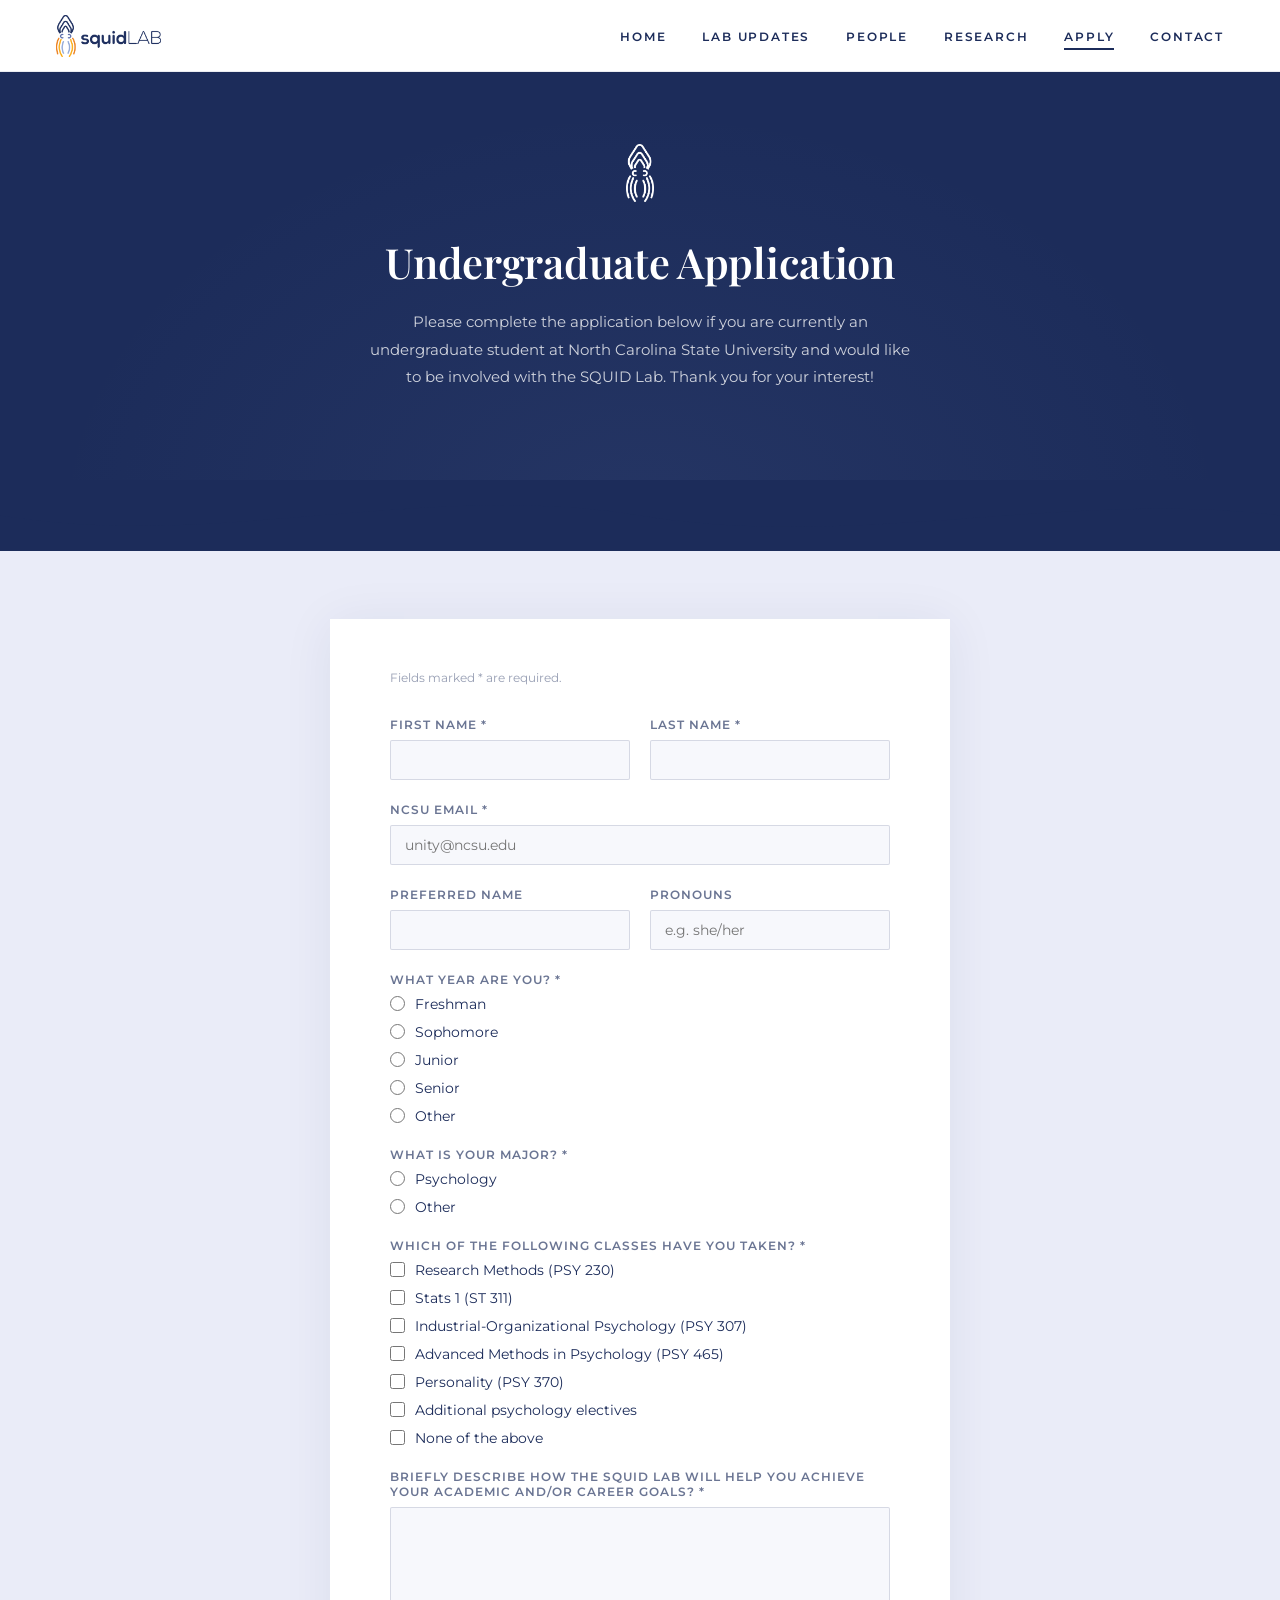
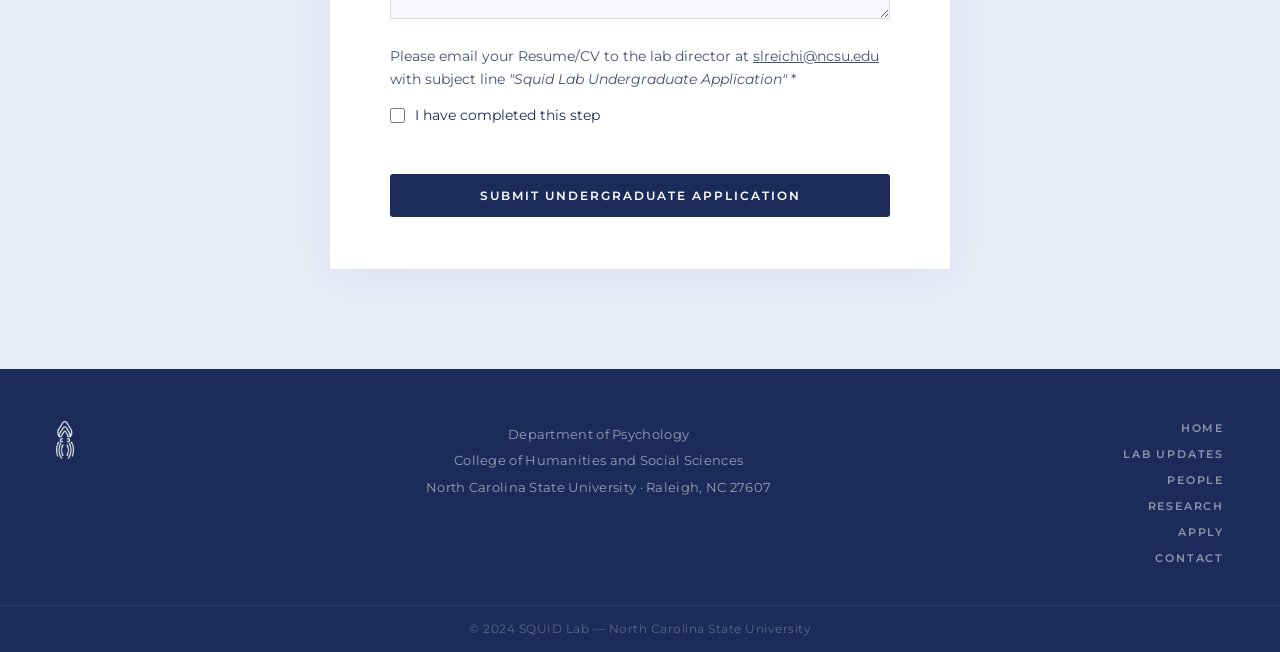
==== application.html @ ae907322 "Design refresh: lighter palette, white research panels, breathable home - Home news section: white b" ====
<!DOCTYPE html>
<html lang="en">
<head>
  <meta charset="UTF-8" />
  <meta name="viewport" content="width=device-width, initial-scale=1.0" />
  <title>Undergraduate Application | SQUID Lab</title>
  <link rel="stylesheet" href="css/style.css" />
</head>
<body>

  <!-- ── NAV ── -->
  <nav>
    <a href="index.html" class="nav-logo">
      <img src="files/logo-color.png" alt="SQUID Lab" class="nav-logo-img" />
    </a>
    <div class="hamburger" id="hamburger" onclick="toggleNav()">
      <span></span><span></span><span></span>
    </div>
    <ul class="nav-links" id="navLinks">
      <li><a href="index.html">Home</a></li>
      <li><a href="updates.html">Lab Updates</a></li>
      <li><a href="people.html">People</a></li>
      <li><a href="research.html">Research</a></li>
      <li><a href="application.html" class="active">Apply</a></li>
      <li><a href="contact.html">Contact</a></li>
    </ul>
  </nav>

  <!-- ── HEADER ── -->
  <div class="app-header">
    <div class="app-header-logo">
      <img src="files/logo-white.png" alt="SQUID Lab" class="nav-logo-img" />
    </div>
    <h1>Undergraduate Application</h1>
    <p>Please complete the application below if you are currently an undergraduate student at North Carolina State University and would like to be involved with the SQUID Lab. Thank you for your interest!</p>
  </div>

  <!-- Wave divider -->
  <div class="app-wave">
    <svg viewBox="0 0 1440 80" preserveAspectRatio="none" xmlns="http://www.w3.org/2000/svg">
      <path d="M0,40 C240,80 480,0 720,40 C960,80 1200,10 1440,40 L1440,0 L0,0 Z" fill="#1c2c5a"/>
    </svg>
  </div>

  <!-- ── FORM ── -->
  <!--
    FORM SETUP (GitHub Pages is static — you need a form backend):
    1. Sign up free at https://formspree.io
    2. Create a new form → copy your form ID (looks like "xvoeyzal")
    3. Replace "YOUR_FORM_ID" below with your actual ID
    Forms are then emailed to your Formspree account email.
  -->
  <section class="app-form-section">
    <form
      class="app-form"
      action="https://formspree.io/f/xwvjklkk"
      method="POST"
    >
      <p class="required-note">Fields marked * are required.</p>

      <!-- Name row -->
      <div class="form-row-2">
        <div class="form-group">
          <label class="field-label" for="firstName">First name *</label>
          <input type="text" id="firstName" name="firstName" required />
        </div>
        <div class="form-group">
          <label class="field-label" for="lastName">Last name *</label>
          <input type="text" id="lastName" name="lastName" required />
        </div>
      </div>

      <!-- NCSU email -->
      <div class="form-group">
        <label class="field-label" for="ncsuEmail">NCSU email *</label>
        <input type="email" id="ncsuEmail" name="ncsuEmail" placeholder="unity@ncsu.edu" required />
      </div>

      <!-- Preferred name & pronouns -->
      <div class="form-row-2">
        <div class="form-group">
          <label class="field-label" for="preferredName">Preferred name</label>
          <input type="text" id="preferredName" name="preferredName" />
        </div>
        <div class="form-group">
          <label class="field-label" for="pronouns">Pronouns</label>
          <input type="text" id="pronouns" name="pronouns" placeholder="e.g. she/her" />
        </div>
      </div>

      <!-- Year -->
      <div class="form-group">
        <label class="field-label">What year are you? *</label>
        <ul class="options-list">
          <li><label><input type="radio" name="year" value="Freshman" required /> Freshman</label></li>
          <li><label><input type="radio" name="year" value="Sophomore" /> Sophomore</label></li>
          <li><label><input type="radio" name="year" value="Junior" /> Junior</label></li>
          <li><label><input type="radio" name="year" value="Senior" /> Senior</label></li>
          <li><label><input type="radio" name="year" value="Other" /> Other</label></li>
        </ul>
      </div>

      <!-- Major -->
      <div class="form-group">
        <label class="field-label">What is your major? *</label>
        <ul class="options-list">
          <li><label><input type="radio" name="major" value="Psychology" required /> Psychology</label></li>
          <li><label><input type="radio" name="major" value="Other" /> Other</label></li>
        </ul>
      </div>

      <!-- Courses -->
      <div class="form-group">
        <label class="field-label">Which of the following classes have you taken? *</label>
        <ul class="options-list">
          <li><label><input type="checkbox" name="courses" value="Research Methods (PSY 230)" /> Research Methods (PSY 230)</label></li>
          <li><label><input type="checkbox" name="courses" value="Stats 1 (ST 311)" /> Stats 1 (ST 311)</label></li>
          <li><label><input type="checkbox" name="courses" value="Industrial-Organizational Psychology (PSY 307)" /> Industrial-Organizational Psychology (PSY 307)</label></li>
          <li><label><input type="checkbox" name="courses" value="Advanced Methods in Psychology (PSY 465)" /> Advanced Methods in Psychology (PSY 465)</label></li>
          <li><label><input type="checkbox" name="courses" value="Personality (PSY 370)" /> Personality (PSY 370)</label></li>
          <li><label><input type="checkbox" name="courses" value="Additional psychology electives" /> Additional psychology electives</label></li>
          <li><label><input type="checkbox" name="courses" value="None of the above" /> None of the above</label></li>
        </ul>
      </div>

      <!-- Essay -->
      <div class="form-group">
        <label class="field-label" for="essay">Briefly describe how the Squid Lab will help you achieve your academic and/or career goals? *</label>
        <textarea id="essay" name="essay" rows="5" required></textarea>
      </div>

      <!-- CV instruction -->
      <div class="form-group">
        <p class="form-note">
          Please email your Resume/CV to the lab director at
          <a href="mailto:slreichi@ncsu.edu" style="color:var(--dark-navy);">slreichi@ncsu.edu</a>
          with subject line <em>"Squid Lab Undergraduate Application"</em> *
        </p>
        <ul class="options-list">
          <li><label><input type="checkbox" name="cvSent" value="yes" required /> I have completed this step</label></li>
        </ul>
      </div>

      <button type="submit" class="btn-submit">Submit Undergraduate Application</button>

      <!-- Formspree redirect on success — optional, remove or customize -->
      <input type="hidden" name="_subject" value="New Squid Lab Undergraduate Application" />
      <input type="hidden" name="_next" value="https://sydneyreichin.github.io/application.html?submitted=true" />
    </form>
  </section>

  <footer>
    <div class="footer-inner">
      <div class="footer-logo-wrap">
        <img src="files/logo-white.png" alt="SQUID Lab" />
      </div>
      <div class="footer-col-center">
        <p>Department of Psychology</p>
        <p>College of Humanities and Social Sciences</p>
        <p>North Carolina State University &middot; Raleigh, NC 27607</p>
      </div>
      <nav class="footer-nav">
        <a href="index.html">Home</a>
        <a href="updates.html">Lab Updates</a>
        <a href="people.html">People</a>
        <a href="research.html">Research</a>
        <a href="application.html">Apply</a>
        <a href="contact.html">Contact</a>
      </nav>
    </div>
    <div class="footer-bottom">
      <p>© 2024 SQUID Lab &mdash; North Carolina State University</p>
    </div>
  </footer>

  <script>
    function toggleNav() {
      document.getElementById('navLinks').classList.toggle('open');
    }

    // Show a thank-you message if redirected back after Formspree submission
    if (window.location.search.includes('submitted=true')) {
      const form = document.querySelector('.app-form');
      form.innerHTML = '<p style="text-align:center; font-size:1rem; padding:40px 0; color:var(--dark-navy);">Thank you for your application! We will be in touch soon.</p>';
    }
  </script>
</body>
</html>
---- css/style.css ----
@import url('https://fonts.googleapis.com/css2?family=Montserrat:ital,wght@0,300;0,400;0,500;0,600;0,700;0,800;1,300&family=Playfair+Display:wght@400;500;600;700&display=swap');

:root {
  --dark-navy:        #1c2c5a;
  --medium-navy:      #243272;
  --slate-blue:       #5c6ea0;
  --periwinkle:       #8ca0d8;
  --light-periwinkle: #b0bfe4;
  --very-light:       #eaecf8;
  --amber:            #c8891a;
  --orange:           #b85420;
  --off-white:        #f7f8fc;
  --white:            #ffffff;
  --serif:            'Playfair Display', Georgia, serif;
  --sans:             'Montserrat', sans-serif;
}

* { margin: 0; padding: 0; box-sizing: border-box; }

body {
  font-family: var(--sans);
  color: var(--dark-navy);
  -webkit-font-smoothing: antialiased;
}

/* ══════════════════════════════
   NAV
══════════════════════════════ */

body > nav {
  background: white;
  padding: 0 56px;
  display: flex;
  align-items: center;
  justify-content: space-between;
  height: 72px;
  position: sticky;
  top: 0;
  z-index: 200;
  border-bottom: 1px solid rgba(28,44,90,0.09);
}

.nav-logo {
  display: flex;
  align-items: center;
  text-decoration: none;
}

.nav-links {
  display: flex;
  gap: 36px;
  list-style: none;
  align-items: center;
}

.nav-links a {
  text-decoration: none;
  font-size: 0.72rem;
  font-weight: 600;
  letter-spacing: 1.8px;
  text-transform: uppercase;
  color: var(--dark-navy);
  padding-bottom: 4px;
  border-bottom: 2px solid transparent;
  transition: color 0.2s, border-color 0.2s;
}

.nav-links a:hover { color: var(--slate-blue); border-bottom-color: var(--slate-blue); }
.nav-links a.active { border-bottom-color: var(--dark-navy); }

.hamburger {
  display: none;
  flex-direction: column;
  gap: 5px;
  cursor: pointer;
  padding: 4px;
}

.hamburger span {
  display: block;
  width: 22px;
  height: 2px;
  background: var(--dark-navy);
  border-radius: 2px;
}

/* ══════════════════════════════
   SHARED UTILITIES
══════════════════════════════ */

.section-label {
  display: block;
  font-size: 0.68rem;
  font-weight: 700;
  letter-spacing: 3px;
  text-transform: uppercase;
  color: var(--slate-blue);
  margin-bottom: 12px;
}

.btn {
  display: inline-block;
  padding: 11px 28px;
  font-family: var(--sans);
  font-size: 0.74rem;
  font-weight: 600;
  letter-spacing: 1.8px;
  text-transform: uppercase;
  text-decoration: none;
  cursor: pointer;
  border: none;
  border-radius: 3px;
  transition: transform 0.18s, opacity 0.18s, background 0.18s;
}

.btn:hover { transform: translateY(-2px); opacity: 0.88; }

.btn-outline-white {
  border: 1.5px solid rgba(255,255,255,0.6);
  color: white;
  background: transparent;
  border-radius: 3px;
}

.btn-outline-white:hover { background: rgba(255,255,255,0.1); opacity: 1; }

.btn-dark  { background: var(--medium-navy); color: white; }
.btn-slate { background: var(--slate-blue);  color: white; }
.btn-navy  { background: var(--dark-navy);   color: white; }

.btn-group { display: flex; gap: 12px; flex-wrap: wrap; }

/* ══════════════════════════════
   FOOTER
══════════════════════════════ */

footer { background: var(--dark-navy); }

.footer-inner {
  display: flex;
  align-items: flex-start;
  justify-content: space-between;
  padding: 52px 56px 40px;
  gap: 40px;
  border-bottom: 1px solid rgba(255,255,255,0.08);
}

.footer-logo-wrap img { height: 38px; width: auto; opacity: 0.88; }

.footer-col-center { text-align: center; }

.footer-col-center p {
  color: rgba(255,255,255,0.55);
  font-size: 0.82rem;
  line-height: 2;
  letter-spacing: 0.3px;
}

.footer-nav {
  display: flex;
  flex-direction: column;
  gap: 12px;
  align-items: flex-end;
}

.footer-nav a {
  color: rgba(255,255,255,0.5);
  font-size: 0.7rem;
  font-weight: 600;
  letter-spacing: 1.8px;
  text-transform: uppercase;
  text-decoration: none;
  transition: color 0.18s;
}

.footer-nav a:hover { color: white; }

.footer-bottom {
  text-align: center;
  padding: 16px 56px;
  color: rgba(255,255,255,0.28);
  font-size: 0.72rem;
  letter-spacing: 0.5px;
}

/* ══════════════════════════════
   HOME — HERO
══════════════════════════════ */

.hero {
  background: var(--dark-navy);
  min-height: 340px;
  display: flex;
  align-items: center;
  justify-content: center;
  padding: 88px 40px;
  position: relative;
  overflow: hidden;
}

.hero::before {
  content: '';
  position: absolute;
  inset: 0;
  background: radial-gradient(ellipse at 65% 50%, rgba(140,160,216,0.1) 0%, transparent 68%);
  pointer-events: none;
}

.hero-content {
  text-align: center;
  max-width: 700px;
  position: relative;
  z-index: 1;
}

.hero-label {
  display: block;
  font-size: 0.72rem;
  font-weight: 600;
  letter-spacing: 3px;
  text-transform: uppercase;
  color: var(--periwinkle);
  opacity: 0.85;
  margin-bottom: 22px;
}

.hero-content h1 {
  font-family: var(--serif);
  color: white;
  font-size: 3.2rem;
  font-weight: 600;
  line-height: 1.15;
  margin-bottom: 28px;
  letter-spacing: -0.5px;
}

.hero-divider {
  width: 48px;
  height: 1px;
  background: var(--periwinkle);
  margin: 0 auto 28px;
  opacity: 0.5;
}

.hero-tagline {
  color: rgba(255,255,255,0.75);
  font-size: 0.88rem;
  letter-spacing: 1.5px;
  line-height: 1.9;
  font-style: italic;
}

.squid-letter {
  color: var(--amber);
  font-weight: 700;
}

/* ── HOME SPLIT ── */

.home-split { display: flex; min-height: 420px; }

.home-news {
  background: white;
  color: var(--dark-navy);
  width: 36%;
  padding: 60px 52px;
  display: flex;
  flex-direction: column;
  gap: 18px;
  border-right: 1px solid rgba(28,44,90,0.07);
}

.home-news-logo { margin-bottom: 6px; }

.home-news h2 {
  font-family: var(--serif);
  font-size: 1.55rem;
  font-weight: 600;
  line-height: 1.3;
  color: var(--dark-navy);
}

.home-news .ann-label {
  font-size: 0.68rem;
  font-weight: 700;
  letter-spacing: 2.5px;
  text-transform: uppercase;
  color: var(--slate-blue);
  margin-bottom: -6px;
}

.home-news .ann-title {
  font-size: 0.9rem;
  font-weight: 600;
  line-height: 1.6;
  color: var(--dark-navy);
}

.home-news .ann-body {
  font-size: 0.86rem;
  line-height: 1.85;
  opacity: 0.68;
  color: var(--dark-navy);
}

.home-featured {
  background: var(--very-light);
  width: 64%;
  padding: 60px 80px;
  display: flex;
  flex-direction: column;
  gap: 18px;
  justify-content: center;
}

.home-featured h2 {
  font-family: var(--serif);
  font-size: 1.8rem;
  font-weight: 600;
  color: var(--dark-navy);
  letter-spacing: -0.3px;
}

.home-featured h3 {
  font-size: 0.96rem;
  font-weight: 600;
  color: var(--dark-navy);
  line-height: 1.55;
}

.home-featured p {
  font-size: 0.9rem;
  color: var(--dark-navy);
  line-height: 1.88;
  opacity: 0.82;
}

/* ══════════════════════════════
   PAGE BANNERS
══════════════════════════════ */

.page-banner {
  padding: 76px 40px;
  text-align: center;
}

.page-banner h1 {
  font-family: var(--serif);
  color: white;
  font-size: 2.6rem;
  font-weight: 600;
  letter-spacing: -0.3px;
}

.banner-slate { background: var(--slate-blue); }
.banner-navy  { background: var(--dark-navy); }

/* ══════════════════════════════
   PEOPLE PAGE
══════════════════════════════ */

.team-section {
  background: var(--very-light);
  padding: 84px 80px;
}

.team-member {
  display: flex;
  gap: 72px;
  align-items: flex-start;
  max-width: 980px;
  margin: 0 auto;
}

.member-photo-wrap {
  display: flex;
  flex-direction: column;
  align-items: center;
  gap: 28px;
  min-width: 260px;
  width: 260px;
}

.member-photo {
  width: 260px;
  height: 260px;
  border-radius: 50%;
  background: var(--slate-blue);
  overflow: hidden;
  box-shadow: 0 12px 40px rgba(28,44,90,0.18);
}

.member-photo img {
  width: 100%;
  height: 100%;
  object-fit: cover;
  object-position: top;
}

.member-info {
  flex: 1;
  padding-top: 8px;
}

.member-name {
  font-family: var(--serif);
  font-size: 1.6rem;
  font-weight: 600;
  color: var(--dark-navy);
  margin-bottom: 6px;
  letter-spacing: -0.2px;
}

.member-role {
  font-size: 0.72rem;
  font-weight: 600;
  letter-spacing: 2.5px;
  text-transform: uppercase;
  color: var(--slate-blue);
  margin-bottom: 26px;
}

.member-bio {
  font-size: 0.92rem;
  line-height: 1.92;
  color: var(--dark-navy);
  opacity: 0.82;
  margin-bottom: 32px;
  max-width: 520px;
}

/* space between team members */
.team-member + .team-member {
  margin-top: 80px;
  padding-top: 80px;
  border-top: 1px solid rgba(28,44,90,0.12);
}

/* ══════════════════════════════
   LAB UPDATES PAGE
══════════════════════════════ */

.updates-section {
  background: var(--very-light);
  padding: 72px 40px 96px;
}

.updates-inner {
  max-width: 780px;
  margin: 0 auto;
}

/* ── NEWS CARD ── */
.update-item {
  background: white;
  border-radius: 6px;
  border-top: 4px solid var(--periwinkle);
  box-shadow: 0 2px 20px rgba(28,44,90,0.07);
  padding: 40px 48px;
  margin-bottom: 28px;
  transition: box-shadow 0.22s, transform 0.22s;
}

.update-item:hover {
  box-shadow: 0 8px 36px rgba(28,44,90,0.12);
  transform: translateY(-3px);
}

.update-date {
  display: inline-block;
  font-size: 0.68rem;
  font-weight: 700;
  letter-spacing: 2px;
  text-transform: uppercase;
  color: var(--slate-blue);
  background: var(--very-light);
  padding: 4px 14px;
  border-radius: 20px;
  margin-bottom: 22px;
}

.update-body {
  display: flex;
  gap: 32px;
  align-items: flex-start;
}

.update-photo-wrap { flex-shrink: 0; }

.update-photo {
  width: 120px;
  height: 120px;
  border-radius: 50%;
  overflow: hidden;
  box-shadow: 0 4px 16px rgba(28,44,90,0.14);
}

.update-photo img {
  width: 100%;
  height: 100%;
  object-fit: cover;
  object-position: top;
}

.update-text { flex: 1; }

.update-text h2 {
  font-family: var(--serif);
  font-size: 1.35rem;
  font-weight: 600;
  color: var(--dark-navy);
  margin-bottom: 12px;
  letter-spacing: -0.2px;
}

.update-text p {
  font-size: 0.9rem;
  line-height: 1.88;
  color: var(--dark-navy);
  opacity: 0.8;
}

/* ══════════════════════════════
   RESEARCH PAGE
══════════════════════════════ */

.research-focus { display: flex; min-height: 340px; }

.research-focus-left {
  background: var(--very-light);
  color: var(--dark-navy);
  width: 34%;
  padding: 72px 52px;
  display: flex;
  align-items: center;
}

.research-focus-left p {
  font-size: 0.9rem;
  line-height: 2.05;
  font-style: italic;
  opacity: 0.65;
}

.research-focus-right {
  background: var(--dark-navy);
  color: white;
  width: 66%;
  padding: 72px 80px;
  display: flex;
  flex-direction: column;
  justify-content: center;
  gap: 18px;
}

.research-focus-right .section-label { color: var(--periwinkle); opacity: 0.85; }

.research-focus-right h2 {
  font-family: var(--serif);
  font-size: 1.55rem;
  font-weight: 600;
  letter-spacing: -0.2px;
}

.research-focus-right p {
  font-size: 0.92rem;
  line-height: 1.88;
  opacity: 0.85;
}

.research-streams {
  list-style: none;
  display: flex;
  flex-direction: column;
  gap: 8px;
  margin-top: 4px;
}

.research-streams li {
  font-family: var(--serif);
  font-size: 1.1rem;
  font-weight: 600;
  color: white;
  padding: 14px 0 14px 22px;
  border-left: 3px solid var(--periwinkle);
  letter-spacing: -0.2px;
  line-height: 1.3;
}

/* ── STREAM SECTIONS (diagonal overlap) ── */

.stream {
  position: relative;
  overflow: hidden;
}

/* Image fills the entire section as background */
.stream-img {
  position: absolute;
  inset: 0;
  z-index: 0;
}

.stream-img img {
  position: absolute;
  inset: 0;
  width: 100%;
  height: 100%;
  object-fit: cover;
}

/* Content overlaps the art with a diagonal left edge */
.stream-content {
  position: relative;
  z-index: 1;
  width: 68%;
  margin-left: 32%;
  padding: 68px 68px 68px 120px;
  min-height: 460px;
  clip-path: polygon(10% 0, 100% 0, 100% 100%, 0 100%);
  display: flex;
  flex-direction: column;
  justify-content: center;
  gap: 6px;
}

.stream-amber .stream-content,
.stream-orange .stream-content,
.stream-blue   .stream-content { background: white; }

.stream-content h2 {
  font-family: var(--serif);
  font-size: 1.5rem;
  font-weight: 600;
  letter-spacing: -0.2px;
  margin-bottom: 6px;
}

.stream-amber .stream-content h2 { color: var(--amber); }
.stream-orange .stream-content h2 { color: var(--orange); }
.stream-blue   .stream-content h2 { color: var(--slate-blue); }

.stream-content .stream-desc {
  font-size: 0.9rem;
  line-height: 1.88;
  color: var(--dark-navy);
  opacity: 0.85;
  margin-bottom: 18px;
}

.pub-list-label {
  font-size: 0.66rem;
  font-weight: 700;
  letter-spacing: 2.5px;
  text-transform: uppercase;
  color: var(--dark-navy);
  opacity: 0.55;
  margin-bottom: 10px;
}

.pub-item {
  padding: 10px 0;
  border-top: 1px solid rgba(28,44,90,0.18);
}

.pub-item:last-child { border-bottom: 1px solid rgba(28,44,90,0.18); }

.pub-title {
  display: block;
  font-size: 0.88rem;
  font-weight: 600;
  color: var(--dark-navy);
  text-decoration: none;
  line-height: 1.55;
  margin-bottom: 4px;
  transition: opacity 0.15s;
}

.pub-title:hover { opacity: 0.6; text-decoration: underline; }

.pub-authors {
  display: block;
  font-size: 0.8rem;
  color: var(--dark-navy);
  line-height: 1.5;
  opacity: 0.65;
  font-style: italic;
}

/* ── POSTER CAROUSEL ── */

.poster-carousel {
  display: flex;
  align-items: center;
  gap: 20px;
  max-width: 820px;
  margin: 0 auto 16px;
  width: 100%;
}

.carousel-viewport {
  overflow: hidden;
  flex: 1;
}

.carousel-track {
  display: flex;
  transition: transform 0.4s cubic-bezier(0.25, 0.46, 0.45, 0.94);
}

.carousel-slide {
  min-width: 100%;
  display: flex;
  justify-content: center;
  align-items: center;
}

.carousel-slide a { display: block; width: 100%; text-decoration: none; }

.carousel-slide img {
  width: 100%;
  height: auto;
  max-height: 540px;
  object-fit: contain;
  display: block;
  transition: opacity 0.2s;
}

.carousel-slide a:hover img { opacity: 0.88; }

.carousel-btn {
  background: var(--dark-navy);
  color: white;
  border: none;
  width: 48px;
  height: 48px;
  border-radius: 50%;
  font-size: 1.6rem;
  cursor: pointer;
  flex-shrink: 0;
  display: flex;
  align-items: center;
  justify-content: center;
  transition: background 0.18s, transform 0.15s;
  padding-bottom: 2px;
}

.carousel-btn:hover { background: var(--medium-navy); transform: scale(1.06); }

.carousel-dots {
  display: flex;
  justify-content: center;
  gap: 8px;
  margin-bottom: 10px;
}

.carousel-dot {
  width: 8px;
  height: 8px;
  border-radius: 50%;
  background: rgba(28,44,90,0.22);
  border: none;
  cursor: pointer;
  padding: 0;
  transition: background 0.2s;
}

.carousel-dot.active { background: var(--dark-navy); }

.carousel-hint {
  font-size: 0.78rem;
  color: var(--dark-navy);
  opacity: 0.5;
  font-style: italic;
  margin-bottom: 52px;
}

/* ── INSIDE THE LAB ── */

.inside-lab {
  background: var(--very-light);
  padding: 84px 80px;
  text-align: center;
}

.inside-lab h2 {
  font-family: var(--serif);
  font-size: 2rem;
  font-weight: 600;
  color: var(--dark-navy);
  margin-bottom: 56px;
  letter-spacing: -0.3px;
}

.inside-lab-item {
  flex: 1;
  min-width: 260px;
  max-width: 420px;
}

.inside-lab-item .lab-img {
  width: 100%;
  height: 280px;
  background: var(--slate-blue);
  display: flex;
  align-items: center;
  justify-content: center;
  overflow: hidden;
  margin-bottom: 12px;
}

.inside-lab-item .lab-img img {
  width: 100%;
  height: 100%;
  object-fit: cover;
  transition: transform 0.3s ease;
}

.inside-lab-item .lab-img.clickable { cursor: pointer; }
.inside-lab-item a:hover .lab-img img { transform: scale(1.03); }

.inside-lab-team { display: flex; justify-content: center; }
.inside-lab-team .inside-lab-item { max-width: 620px; width: 100%; }
.inside-lab-team .lab-img {
  height: 380px;
  box-shadow: 0 12px 40px rgba(28,44,90,0.13);
}

.inside-lab-item p {
  font-size: 0.78rem;
  color: var(--dark-navy);
  opacity: 0.55;
  margin-top: 10px;
  font-style: italic;
}

/* ══════════════════════════════
   APPLICATION PAGE
══════════════════════════════ */

.app-header {
  background: var(--dark-navy);
  padding: 72px 40px 88px;
  text-align: center;
  position: relative;
  overflow: hidden;
}

.app-header::before {
  content: '';
  position: absolute;
  inset: 0;
  background: radial-gradient(ellipse at 50% 110%, rgba(140,160,216,0.08) 0%, transparent 65%);
  pointer-events: none;
}

.app-header-logo {
  display: flex;
  align-items: center;
  justify-content: center;
  margin-bottom: 32px;
  position: relative;
  z-index: 1;
}

.app-header h1 {
  font-family: var(--serif);
  color: white;
  font-size: 2.6rem;
  font-weight: 600;
  margin-bottom: 20px;
  position: relative;
  z-index: 1;
  letter-spacing: -0.3px;
}

.app-header p {
  color: rgba(255,255,255,0.78);
  font-size: 0.93rem;
  line-height: 1.85;
  max-width: 540px;
  margin: 0 auto;
  position: relative;
  z-index: 1;
}

.app-wave { display: block; width: 100%; background: var(--dark-navy); line-height: 0; }
.app-wave svg { display: block; width: 100%; }

.app-form-section {
  background: var(--very-light);
  padding: 68px 40px 100px;
}

.app-form {
  max-width: 620px;
  margin: 0 auto;
  background: white;
  padding: 52px 60px;
  box-shadow: 0 4px 48px rgba(28,44,90,0.07);
}

.form-row-2 { display: flex; gap: 20px; }
.form-row-2 .form-group { flex: 1; }

.form-group { margin-bottom: 22px; }

.form-group label.field-label {
  display: block;
  font-size: 0.75rem;
  font-weight: 600;
  letter-spacing: 1px;
  text-transform: uppercase;
  color: var(--dark-navy);
  margin-bottom: 8px;
  opacity: 0.65;
}

.form-group input[type="text"],
.form-group input[type="email"],
.form-group textarea {
  width: 100%;
  padding: 10px 14px;
  border: 1px solid rgba(28,44,90,0.15);
  border-radius: 2px;
  background: var(--off-white);
  font-family: var(--sans);
  font-size: 0.9rem;
  color: var(--dark-navy);
  outline: none;
  transition: border-color 0.2s, background 0.2s;
}

.form-group input[type="text"]:focus,
.form-group input[type="email"]:focus,
.form-group textarea:focus {
  border-color: var(--slate-blue);
  background: white;
}

.form-group textarea { min-height: 100px; resize: vertical; }

.options-list { list-style: none; display: flex; flex-direction: column; gap: 10px; margin-top: 6px; }

.options-list li label {
  display: flex;
  align-items: center;
  gap: 10px;
  font-size: 0.88rem;
  cursor: pointer;
  font-weight: 400;
}

.options-list input[type="radio"],
.options-list input[type="checkbox"] {
  width: 15px;
  height: 15px;
  cursor: pointer;
  accent-color: var(--dark-navy);
  flex-shrink: 0;
}

.form-note { font-size: 0.86rem; color: var(--dark-navy); line-height: 1.72; margin-bottom: 14px; opacity: 0.82; }
.required-note { font-size: 0.74rem; opacity: 0.45; margin-bottom: 32px; }

.btn-submit {
  width: 100%;
  padding: 14px;
  background: var(--dark-navy);
  color: white;
  border: none;
  border-radius: 3px;
  font-family: var(--sans);
  font-size: 0.76rem;
  font-weight: 600;
  letter-spacing: 2px;
  text-transform: uppercase;
  cursor: pointer;
  margin-top: 28px;
  transition: background 0.2s, transform 0.15s;
}

.btn-submit:hover { background: var(--medium-navy); transform: translateY(-1px); }

/* ══════════════════════════════
   CONTACT PAGE
══════════════════════════════ */

.contact-banner {
  background: var(--dark-navy);
  padding: 80px 40px;
  display: flex;
  align-items: center;
  justify-content: center;
  min-height: 240px;
  position: relative;
  overflow: hidden;
}

.contact-banner::before {
  content: '';
  position: absolute;
  inset: 0;
  background: radial-gradient(ellipse at 40% 50%, rgba(140,160,216,0.07) 0%, transparent 65%);
  pointer-events: none;
}

.contact-banner-inner {
  text-align: center;
  position: relative;
  z-index: 1;
}

.contact-banner-inner h1 {
  font-family: var(--serif);
  color: white;
  font-size: 2.8rem;
  font-weight: 600;
  letter-spacing: -0.3px;
}

.contact-body {
  background: var(--very-light);
  padding: 84px 108px;
  display: flex;
  gap: 88px;
  align-items: flex-start;
}

.contact-info { flex: 0 0 280px; }

.contact-info h2 {
  font-family: var(--serif);
  font-size: 1.45rem;
  font-weight: 600;
  color: var(--dark-navy);
  margin-bottom: 20px;
  letter-spacing: -0.2px;
}

.contact-info p {
  font-size: 0.9rem;
  line-height: 1.95;
  color: var(--dark-navy);
  opacity: 0.78;
}

.contact-form { flex: 1; }

.contact-form-row { display: flex; gap: 24px; margin-bottom: 24px; }

.contact-field {
  flex: 1;
  border: none;
  border-bottom: 1.5px solid rgba(28,44,90,0.2);
  background: transparent;
  font-family: var(--sans);
  font-size: 0.9rem;
  color: var(--dark-navy);
  padding: 10px 0;
  outline: none;
  width: 100%;
  transition: border-color 0.2s;
}

.contact-field:focus { border-bottom-color: var(--dark-navy); }

.contact-field::placeholder { color: rgba(28,44,90,0.38); font-size: 0.86rem; }

.contact-field.full { width: 100%; display: block; margin-bottom: 24px; }

.contact-field.textarea {
  resize: vertical;
  min-height: 110px;
  border-bottom: 1.5px solid rgba(28,44,90,0.2);
}

.btn-send {
  width: 100%;
  padding: 14px;
  background: var(--dark-navy);
  color: white;
  border: none;
  border-radius: 3px;
  font-family: var(--sans);
  font-size: 0.76rem;
  font-weight: 600;
  letter-spacing: 2px;
  text-transform: uppercase;
  cursor: pointer;
  margin-top: 12px;
  transition: background 0.2s, transform 0.15s;
}

.btn-send:hover { background: var(--medium-navy); transform: translateY(-1px); }

/* ══════════════════════════════
   LOGO IMAGES
══════════════════════════════ */

.squid-icon { width: 28px; height: 32px; flex-shrink: 0; }
.nav-logo-img { height: 42px; width: auto; }
.home-news-logo .nav-logo-img { height: 50px; }
.app-header-logo .nav-logo-img { height: 58px; }

/* ══════════════════════════════
   RESPONSIVE
══════════════════════════════ */

@media (max-width: 900px) {
  body > nav { padding: 0 24px; height: 64px; }

  .nav-links {
    display: none;
    flex-direction: column;
    position: absolute;
    top: 64px; left: 0; right: 0;
    background: white;
    padding: 24px;
    gap: 20px;
    border-bottom: 1px solid rgba(28,44,90,0.1);
    box-shadow: 0 4px 16px rgba(0,0,0,0.07);
  }

  .nav-links.open { display: flex; }
  .hamburger { display: flex; }

  .hero { padding: 64px 28px; min-height: unset; }
  .hero-content h1 { font-size: 2.1rem; }

  .home-split { flex-direction: column; }
  .home-news, .home-featured { width: 100%; }
  .home-news { padding: 44px 28px; }
  .home-featured { padding: 44px 28px; }

  .team-section { padding: 48px 24px; }
  .team-member { flex-direction: column; gap: 28px; }
  .member-photo-wrap { width: 100%; min-width: unset; }
  .member-photo { width: 220px; height: 220px; }

  .research-focus { flex-direction: column; }
  .research-focus-left { display: none; }
  .research-focus-right { width: 100%; padding: 48px 28px; }

  /* On mobile: stack image above content, remove clip-path */
  .stream { display: flex; flex-direction: column; }
  .stream-img {
    position: relative;
    inset: auto;
    width: 100%;
    height: 260px;
  }
  .stream-img img { position: absolute; inset: 0; }
  .stream-content {
    width: 100%;
    margin-left: 0;
    padding: 40px 28px;
    min-height: unset;
    clip-path: none;
  }

  .inside-lab { padding: 48px 24px; }

  .app-form { padding: 36px 24px; }
  .app-form-section { padding: 44px 16px 72px; }

  .contact-body { flex-direction: column; padding: 48px 28px; gap: 40px; }
  .contact-info { flex: unset; }
  .contact-banner { padding: 56px 28px; }
  .contact-banner-inner h1 { font-size: 2rem; }

  .page-banner { padding: 56px 28px; }
  .page-banner h1 { font-size: 1.9rem; }

  .footer-inner {
    flex-direction: column;
    align-items: center;
    text-align: center;
    padding: 40px 24px 28px;
    gap: 28px;
  }

  .footer-nav { align-items: center; flex-direction: row; flex-wrap: wrap; justify-content: center; gap: 16px; }
  .footer-bottom { padding: 14px 24px; }
}
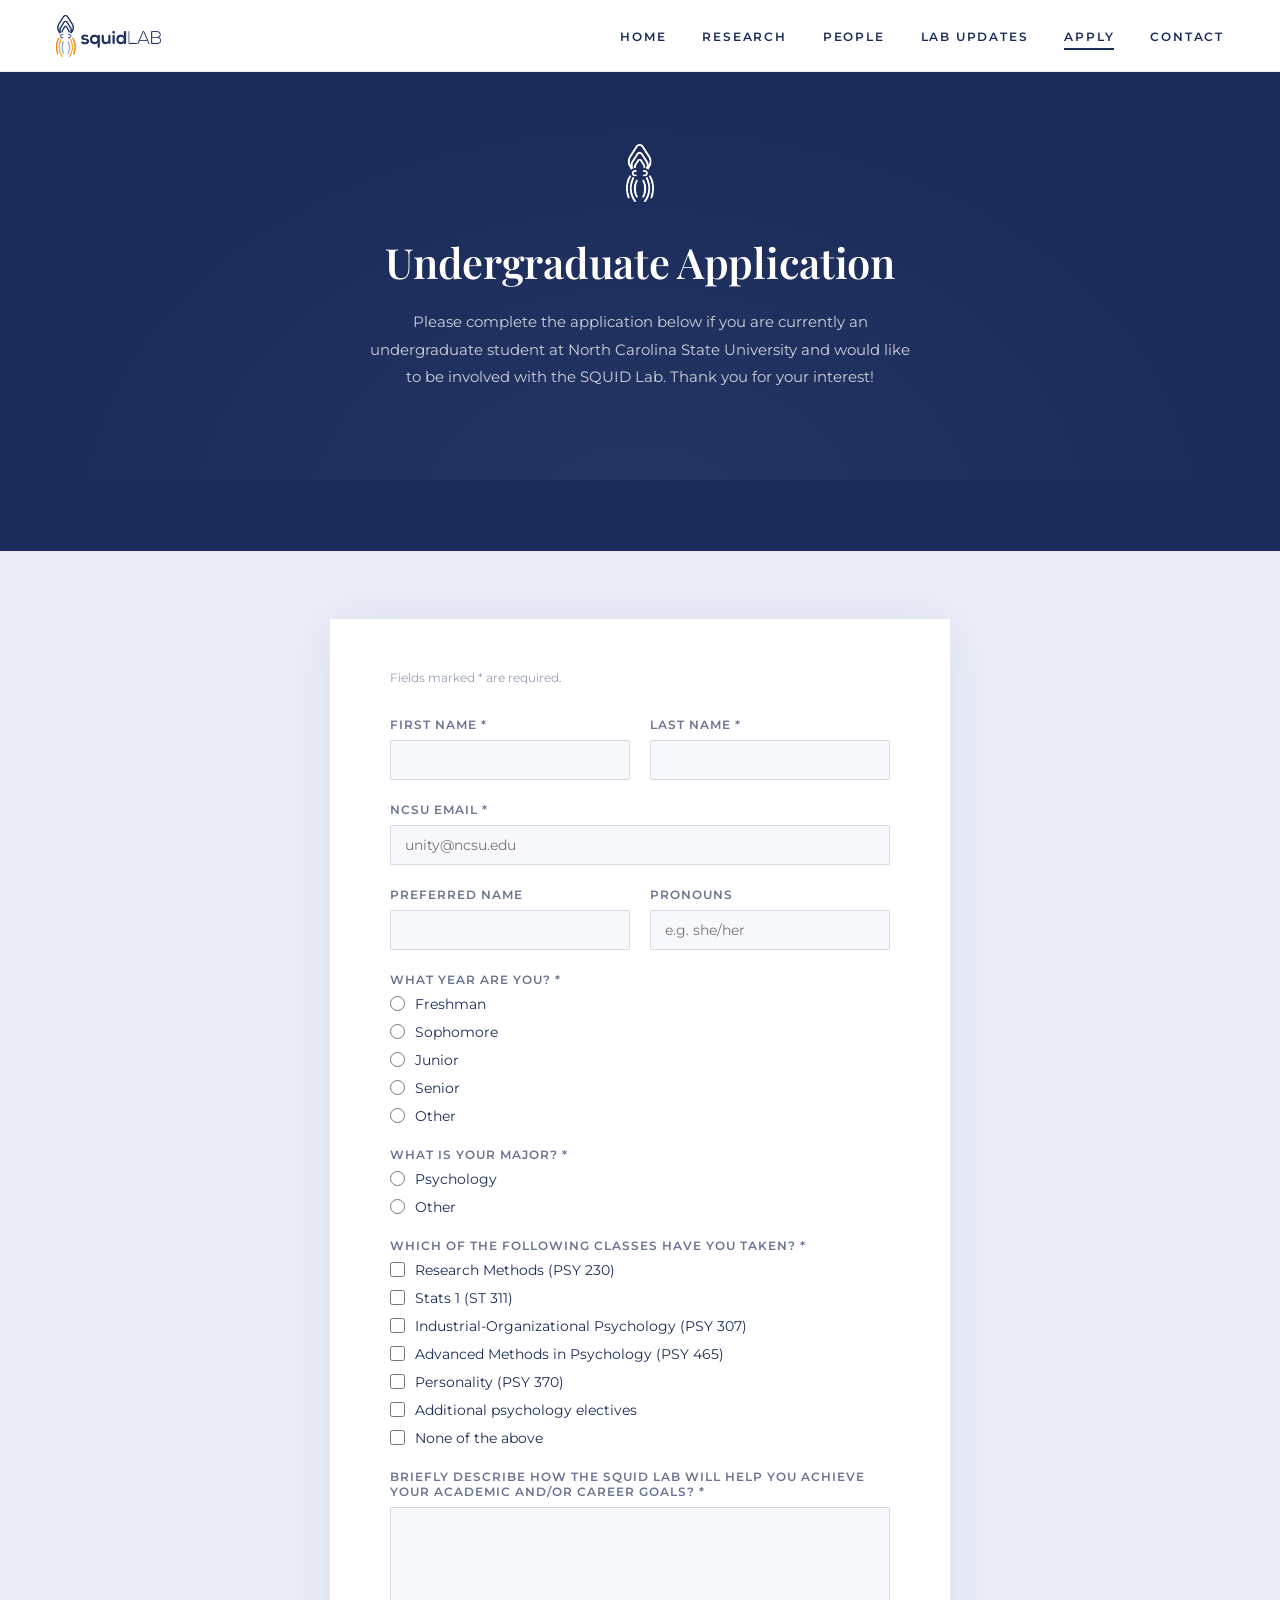
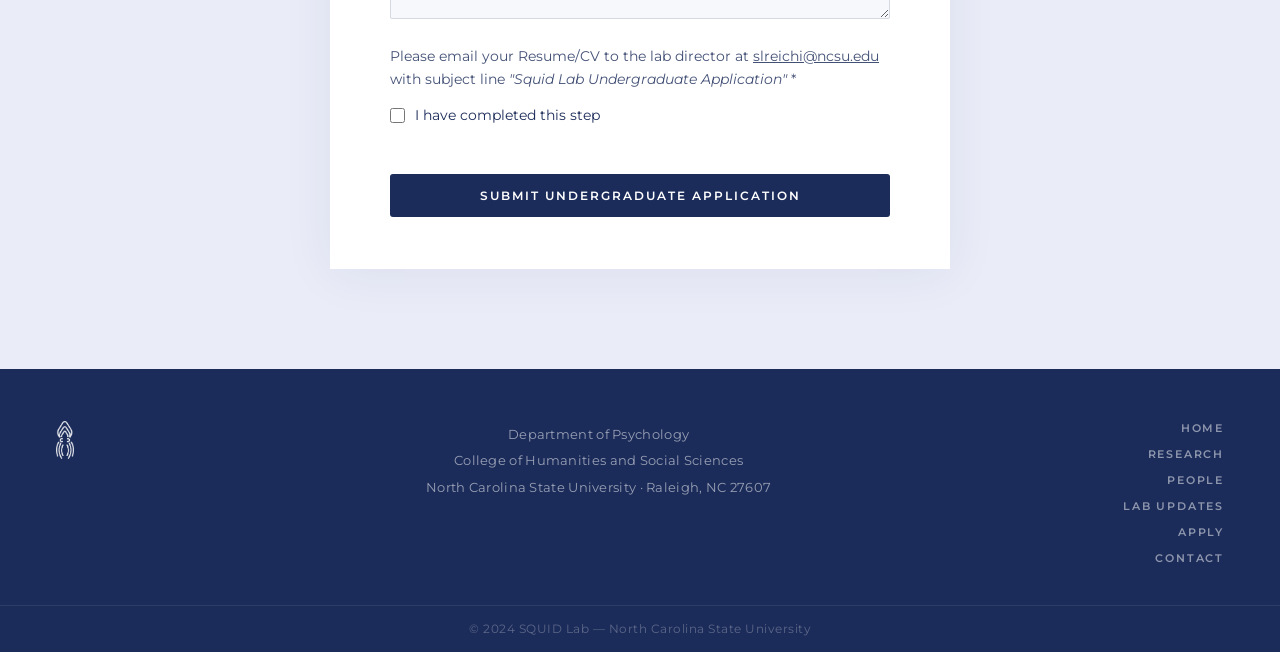
==== commit 3d2101b0: "Reorder nav: Home, Research, People, Lab Updates, Apply, Contact" ====
--- a/application.html
+++ b/application.html
@@ -18,9 +18,9 @@
     </div>
     <ul class="nav-links" id="navLinks">
       <li><a href="index.html">Home</a></li>
+      <li><a href="research.html">Research</a></li>
+      <li><a href="people.html">People</a></li>
       <li><a href="updates.html">Lab Updates</a></li>
-      <li><a href="people.html">People</a></li>
-      <li><a href="research.html">Research</a></li>
       <li><a href="application.html" class="active">Apply</a></li>
       <li><a href="contact.html">Contact</a></li>
     </ul>
@@ -161,9 +161,9 @@
       </div>
       <nav class="footer-nav">
         <a href="index.html">Home</a>
+        <a href="research.html">Research</a>
+        <a href="people.html">People</a>
         <a href="updates.html">Lab Updates</a>
-        <a href="people.html">People</a>
-        <a href="research.html">Research</a>
         <a href="application.html">Apply</a>
         <a href="contact.html">Contact</a>
       </nav>
--- a/css/style.css
+++ b/css/style.css
@@ -526,26 +526,12 @@
 
 .research-focus { display: flex; min-height: 340px; }
 
-.research-focus-left {
-  background: var(--very-light);
-  color: var(--dark-navy);
-  width: 34%;
-  padding: 72px 52px;
-  display: flex;
-  align-items: center;
-}
-
-.research-focus-left p {
-  font-size: 0.9rem;
-  line-height: 2.05;
-  font-style: italic;
-  opacity: 0.65;
-}
+.research-focus-left { display: none; }
 
 .research-focus-right {
   background: var(--dark-navy);
   color: white;
-  width: 66%;
+  width: 100%;
   padding: 72px 80px;
   display: flex;
   flex-direction: column;
@@ -554,6 +540,14 @@
 }
 
 .research-focus-right .section-label { color: var(--periwinkle); opacity: 0.85; }
+
+.research-focus-squid {
+  font-style: italic;
+  opacity: 0.65;
+  border-left: 2px solid var(--periwinkle);
+  padding-left: 20px;
+  margin-bottom: 4px;
+}
 
 .research-focus-right h2 {
   font-family: var(--serif);
@@ -613,18 +607,48 @@
 .stream-content {
   position: relative;
   z-index: 1;
-  width: 68%;
-  margin-left: 32%;
-  padding: 68px 68px 68px 120px;
+  width: 82%;
+  margin-left: 18%;
+  padding: 68px 68px 68px 100px;
   min-height: 460px;
-  clip-path: polygon(10% 0, 100% 0, 100% 100%, 0 100%);
+  clip-path: polygon(8% 0, 100% 0, 100% 100%, 0 100%);
   display: flex;
   flex-direction: column;
   justify-content: center;
   gap: 6px;
 }
 
-.stream-amber .stream-content,
+/* Accent color left panels — art replaced by structural color blocks */
+.stream-amber .stream-img  { background: var(--amber); }
+.stream-orange .stream-img { background: var(--orange); }
+.stream-blue   .stream-img { background: var(--slate-blue); }
+
+/* Hide artwork images */
+.stream-img img { display: none; }
+
+/* Faint Roman numerals as editorial decoration */
+.stream-amber  .stream-img::before { content: "I"; }
+.stream-orange .stream-img::before { content: "II"; }
+.stream-blue   .stream-img::before { content: "III"; }
+
+.stream-amber  .stream-img::before,
+.stream-orange .stream-img::before,
+.stream-blue   .stream-img::before {
+  position: absolute;
+  font-family: var(--serif);
+  font-size: 20rem;
+  font-weight: 700;
+  color: rgba(255,255,255,0.13);
+  top: 50%;
+  left: 50%;
+  transform: translate(-50%, -50%);
+  line-height: 1;
+  user-select: none;
+  pointer-events: none;
+}
+
+/* Content panels: clean white, dark navy headings */
+.stream-amber  .stream-content,
 .stream-orange .stream-content,
 .stream-blue   .stream-content { background: white; }
 
@@ -632,13 +656,10 @@
   font-family: var(--serif);
   font-size: 1.5rem;
   font-weight: 600;
+  color: var(--dark-navy);
   letter-spacing: -0.2px;
   margin-bottom: 6px;
 }
-
-.stream-amber .stream-content h2 { color: var(--amber); }
-.stream-orange .stream-content h2 { color: var(--orange); }
-.stream-blue   .stream-content h2 { color: var(--slate-blue); }
 
 .stream-content .stream-desc {
   font-size: 0.9rem;
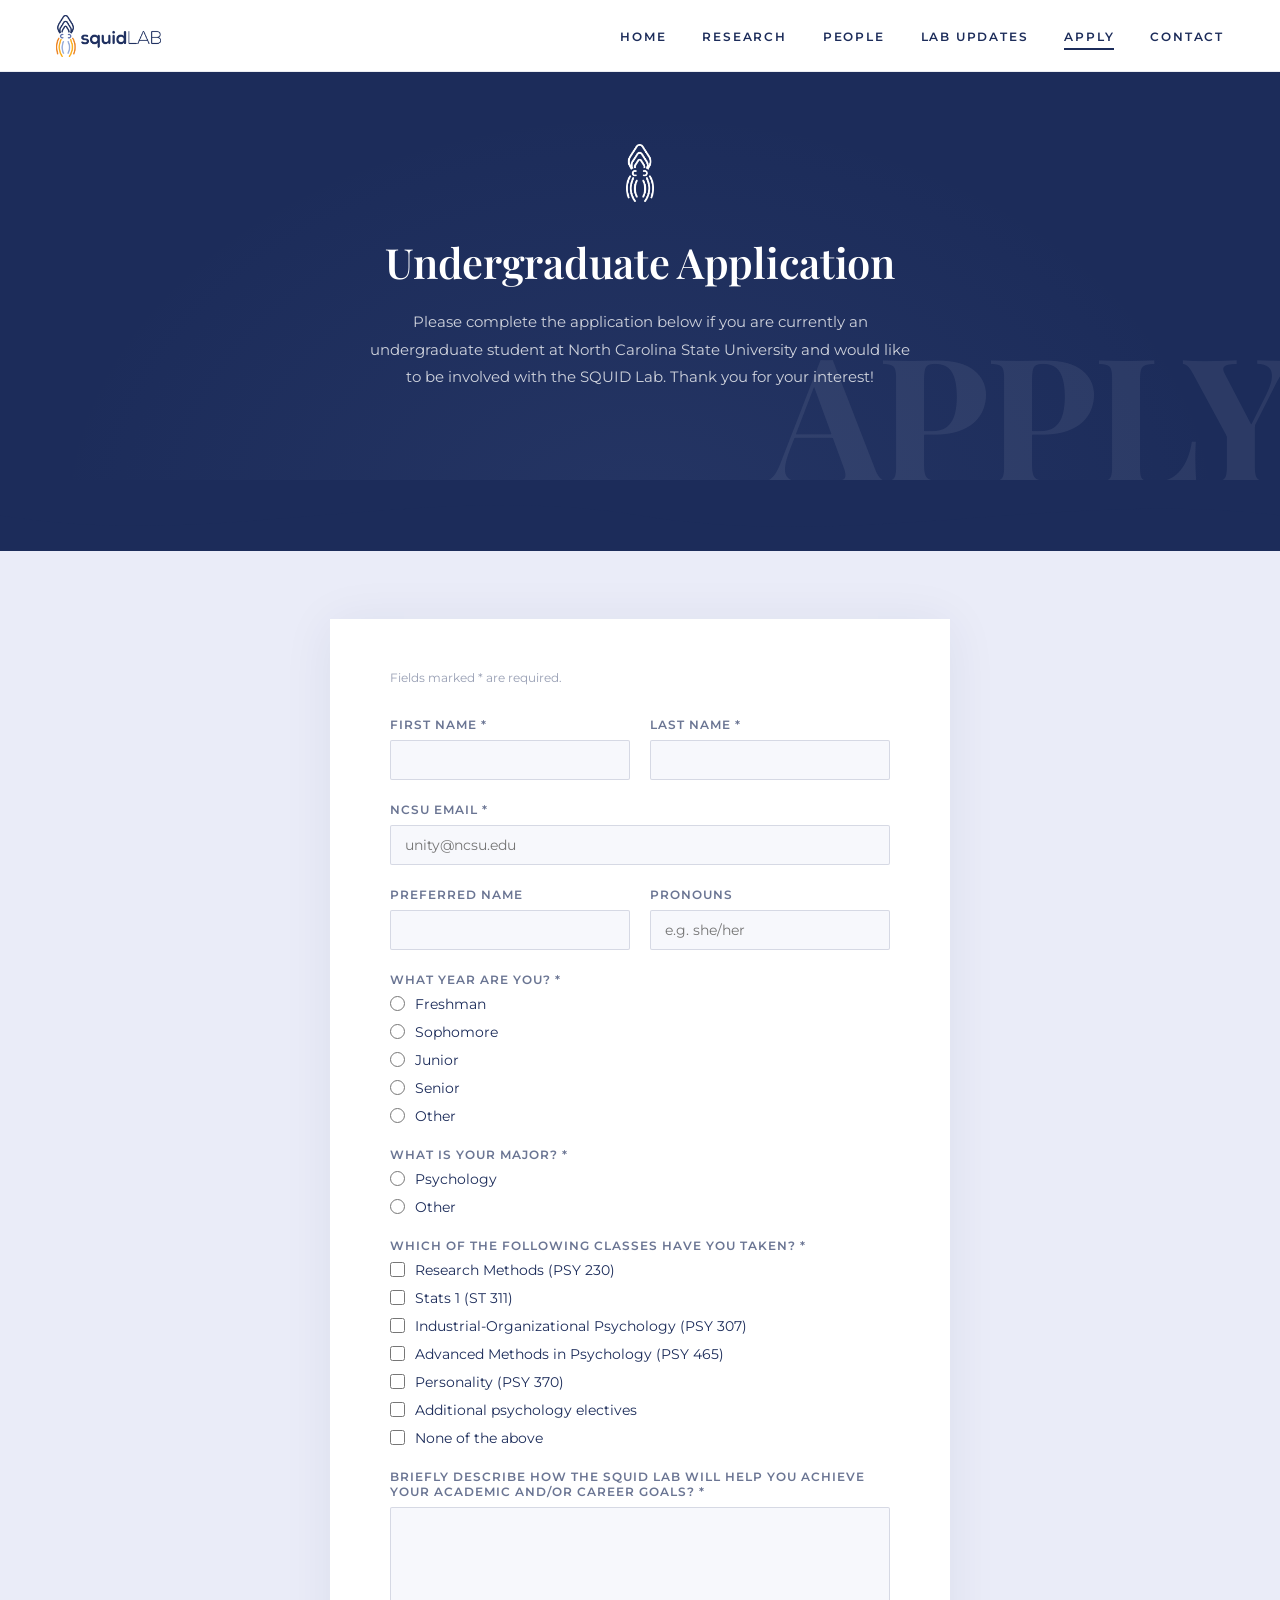
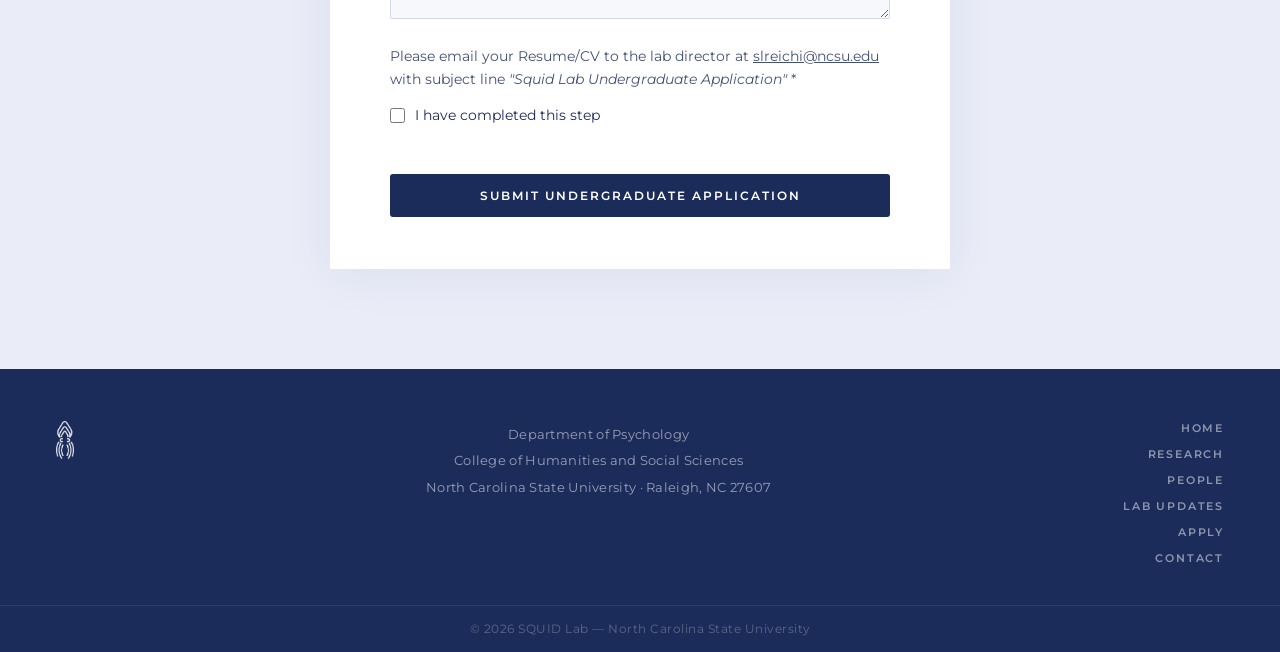
==== commit 0bc12a9e: "Six UX improvements: watermark banners, form feedback, back-to-top, scroll-spy, footer year - Ghoste" ====
--- a/application.html
+++ b/application.html
@@ -27,7 +27,7 @@
   </nav>
 
   <!-- ── HEADER ── -->
-  <div class="app-header">
+  <div class="app-header" data-word="APPLY">
     <div class="app-header-logo">
       <img src="files/logo-white.png" alt="SQUID Lab" class="nav-logo-img" />
     </div>
@@ -169,7 +169,7 @@
       </nav>
     </div>
     <div class="footer-bottom">
-      <p>© 2024 SQUID Lab &mdash; North Carolina State University</p>
+      <p>© 2026 SQUID Lab &mdash; North Carolina State University</p>
     </div>
   </footer>
 
--- a/css/style.css
+++ b/css/style.css
@@ -16,6 +16,7 @@
 }
 
 * { margin: 0; padding: 0; box-sizing: border-box; }
+html { scroll-behavior: smooth; }
 
 body {
   font-family: var(--sans);
@@ -248,6 +249,7 @@
   letter-spacing: 1.5px;
   line-height: 1.9;
   font-style: italic;
+  margin-top: 20px;
 }
 
 .squid-letter {
@@ -342,6 +344,24 @@
 .page-banner {
   padding: 76px 40px;
   text-align: center;
+  position: relative;
+  overflow: hidden;
+}
+
+.page-banner::after {
+  content: attr(data-word);
+  position: absolute;
+  font-family: var(--serif);
+  font-size: 11rem;
+  font-weight: 700;
+  color: rgba(255,255,255,0.07);
+  bottom: -20px;
+  right: -10px;
+  line-height: 1;
+  user-select: none;
+  pointer-events: none;
+  white-space: nowrap;
+  letter-spacing: -4px;
 }
 
 .page-banner h1 {
@@ -350,10 +370,40 @@
   font-size: 2.6rem;
   font-weight: 600;
   letter-spacing: -0.3px;
+  position: relative;
+  z-index: 1;
 }
 
 .banner-slate { background: var(--slate-blue); }
 .banner-navy  { background: var(--dark-navy); }
+
+/* ── BACK TO TOP ── */
+.back-to-top {
+  position: fixed;
+  bottom: 32px;
+  right: 32px;
+  width: 44px;
+  height: 44px;
+  border-radius: 50%;
+  background: var(--dark-navy);
+  color: white;
+  border: none;
+  cursor: pointer;
+  font-size: 1.2rem;
+  display: flex;
+  align-items: center;
+  justify-content: center;
+  box-shadow: 0 4px 16px rgba(28,44,90,0.25);
+  opacity: 0;
+  pointer-events: none;
+  transition: opacity 0.3s, transform 0.3s;
+  z-index: 200;
+}
+.back-to-top.visible {
+  opacity: 1;
+  pointer-events: auto;
+}
+.back-to-top:hover { transform: translateY(-3px); }
 
 /* ══════════════════════════════
    PEOPLE PAGE
@@ -579,6 +629,29 @@
   border-left: 3px solid var(--periwinkle);
   letter-spacing: -0.2px;
   line-height: 1.3;
+  transition: border-color 0.2s, padding-left 0.2s;
+}
+
+.research-streams li:hover {
+  border-left-color: white;
+  padding-left: 28px;
+}
+
+.research-streams li a {
+  color: inherit;
+  text-decoration: none;
+  display: block;
+}
+
+.research-streams li.stream-active {
+  border-left-color: white;
+  padding-left: 28px;
+  opacity: 1;
+}
+
+.research-streams li:not(.stream-active) {
+  opacity: 0.65;
+  transition: opacity 0.3s, border-color 0.2s, padding-left 0.2s;
 }
 
 /* ── STREAM SECTIONS (diagonal overlap) ── */
@@ -609,7 +682,7 @@
   z-index: 1;
   width: 82%;
   margin-left: 18%;
-  padding: 68px 68px 68px 100px;
+  padding: 68px 68px 68px 140px;
   min-height: 460px;
   clip-path: polygon(8% 0, 100% 0, 100% 100%, 0 100%);
   display: flex;
@@ -636,11 +709,11 @@
 .stream-blue   .stream-img::before {
   position: absolute;
   font-family: var(--serif);
-  font-size: 20rem;
+  font-size: 5rem;
   font-weight: 700;
-  color: rgba(255,255,255,0.13);
+  color: rgba(255,255,255,0.35);
   top: 50%;
-  left: 50%;
+  left: 11%;
   transform: translate(-50%, -50%);
   line-height: 1;
   user-select: none;
@@ -875,6 +948,26 @@
   pointer-events: none;
 }
 
+.app-header::after {
+  content: attr(data-word);
+  position: absolute;
+  font-family: var(--serif);
+  font-size: 11rem;
+  font-weight: 700;
+  color: rgba(255,255,255,0.07);
+  bottom: -20px;
+  right: -10px;
+  line-height: 1;
+  user-select: none;
+  pointer-events: none;
+  white-space: nowrap;
+  letter-spacing: -4px;
+}
+
+.app-header h1,
+.app-header p,
+.app-header-logo { position: relative; z-index: 1; }
+
 .app-header-logo {
   display: flex;
   align-items: center;
@@ -1003,6 +1096,15 @@
 
 .btn-submit:hover { background: var(--medium-navy); transform: translateY(-1px); }
 
+.form-success {
+  text-align: center;
+  padding: 60px 40px;
+  font-family: var(--serif);
+  font-size: 1.4rem;
+  color: var(--dark-navy);
+}
+.form-success p { margin-top: 12px; font-family: var(--sans); font-size: 0.88rem; color: var(--slate-blue); }
+
 /* ══════════════════════════════
    CONTACT PAGE
 ══════════════════════════════ */
@@ -1024,6 +1126,22 @@
   inset: 0;
   background: radial-gradient(ellipse at 40% 50%, rgba(140,160,216,0.07) 0%, transparent 65%);
   pointer-events: none;
+}
+
+.contact-banner::after {
+  content: 'CONTACT';
+  position: absolute;
+  font-family: var(--serif);
+  font-size: 11rem;
+  font-weight: 700;
+  color: rgba(255,255,255,0.07);
+  bottom: -20px;
+  right: -10px;
+  line-height: 1;
+  user-select: none;
+  pointer-events: none;
+  white-space: nowrap;
+  letter-spacing: -4px;
 }
 
 .contact-banner-inner {
@@ -1153,6 +1271,9 @@
   .home-news, .home-featured { width: 100%; }
   .home-news { padding: 44px 28px; }
   .home-featured { padding: 44px 28px; }
+
+  .update-body { flex-direction: column; align-items: center; }
+  .update-photo-wrap { align-self: center; }
 
   .team-section { padding: 48px 24px; }
   .team-member { flex-direction: column; gap: 28px; }
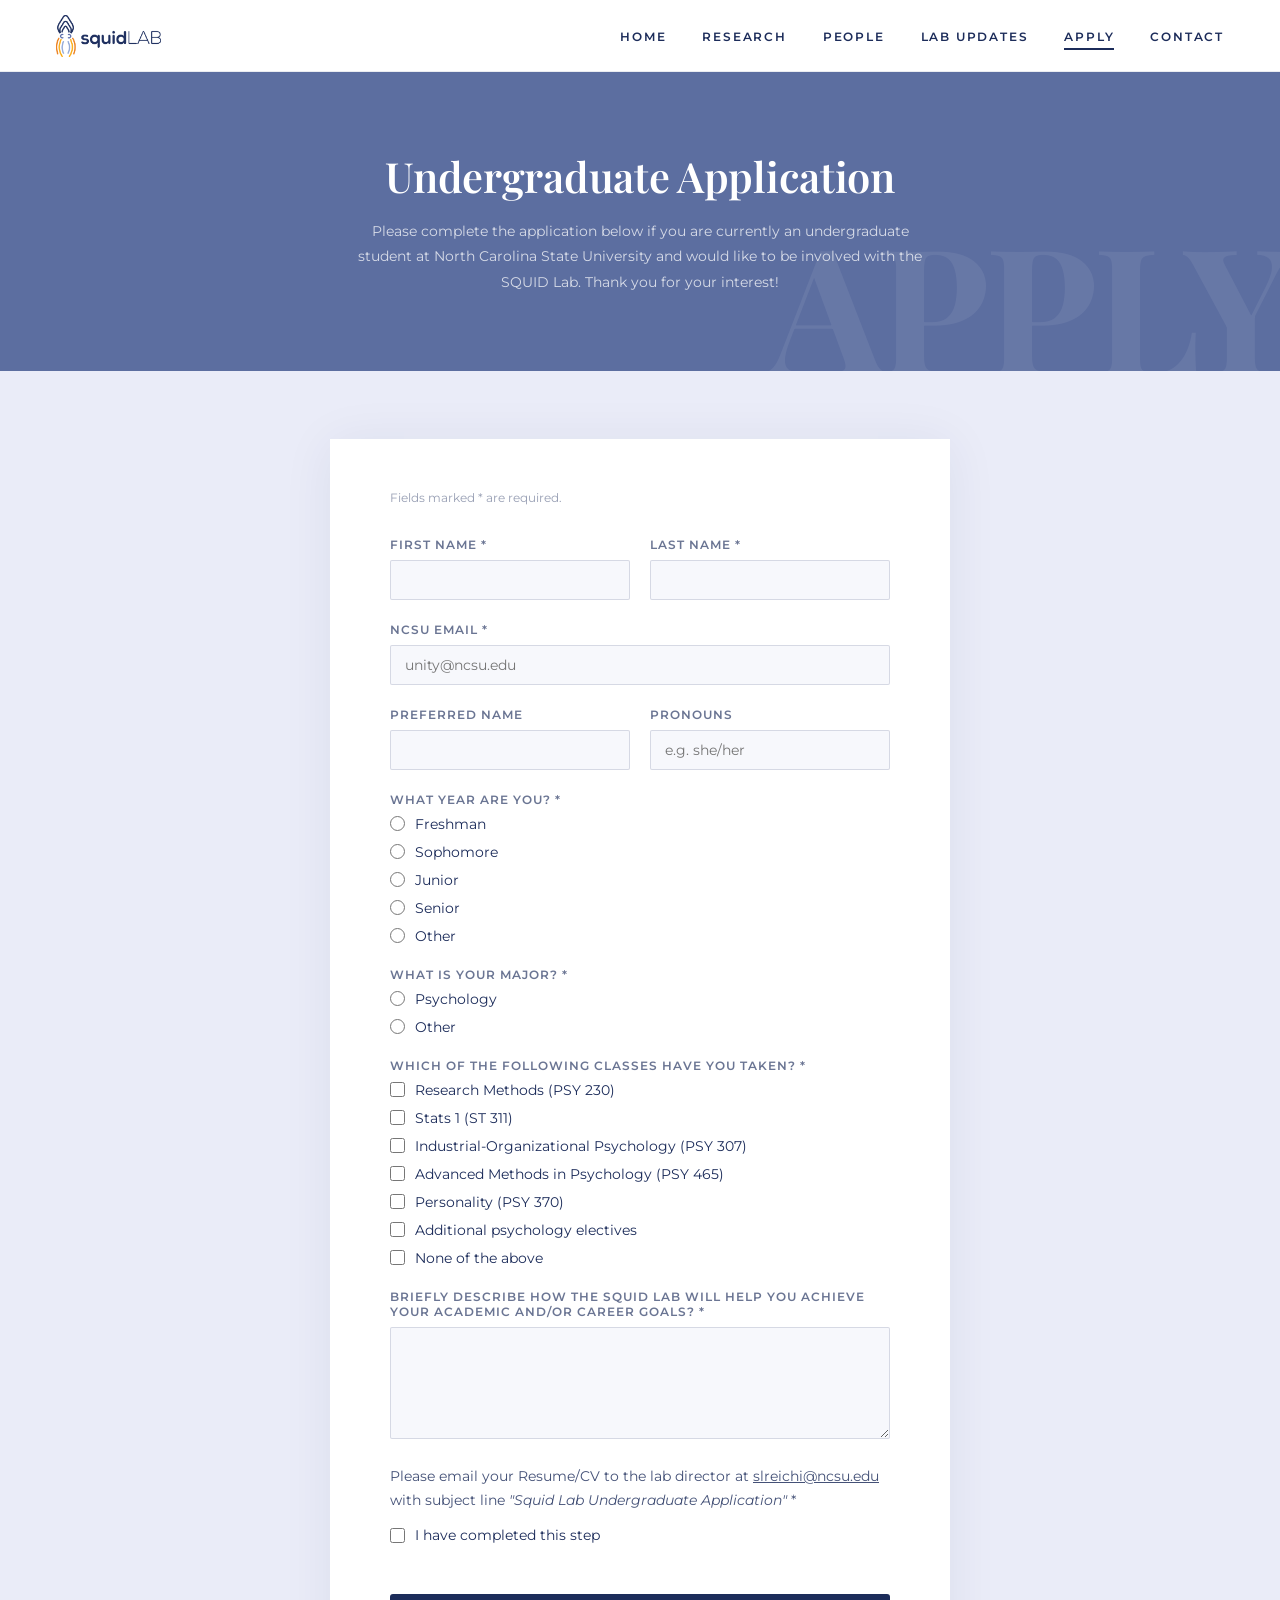
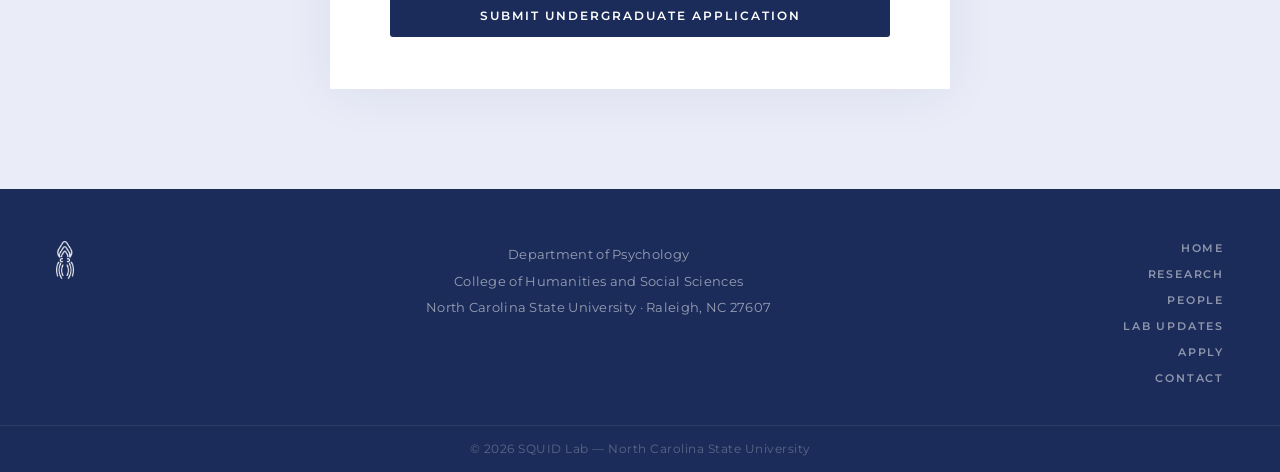
==== commit 542c52e6: "Replace Apply page app-header+wave with consistent page-banner style Co-Authored-By: Claude Sonnet 4" ====
--- a/application.html
+++ b/application.html
@@ -26,21 +26,11 @@
     </ul>
   </nav>
 
-  <!-- ── HEADER ── -->
-  <div class="app-header" data-word="APPLY">
-    <div class="app-header-logo">
-      <img src="files/logo-white.png" alt="SQUID Lab" class="nav-logo-img" />
-    </div>
+  <!-- ── BANNER ── -->
+  <section class="page-banner banner-slate" data-word="APPLY">
     <h1>Undergraduate Application</h1>
-    <p>Please complete the application below if you are currently an undergraduate student at North Carolina State University and would like to be involved with the SQUID Lab. Thank you for your interest!</p>
-  </div>
-
-  <!-- Wave divider -->
-  <div class="app-wave">
-    <svg viewBox="0 0 1440 80" preserveAspectRatio="none" xmlns="http://www.w3.org/2000/svg">
-      <path d="M0,40 C240,80 480,0 720,40 C960,80 1200,10 1440,40 L1440,0 L0,0 Z" fill="#1c2c5a"/>
-    </svg>
-  </div>
+    <p class="banner-sub">Please complete the application below if you are currently an undergraduate student at North Carolina State University and would like to be involved with the SQUID Lab. Thank you for your interest!</p>
+  </section>
 
   <!-- ── FORM ── -->
   <!--
--- a/css/style.css
+++ b/css/style.css
@@ -377,6 +377,16 @@
 .banner-slate { background: var(--slate-blue); }
 .banner-navy  { background: var(--dark-navy); }
 
+.banner-sub {
+  color: rgba(255,255,255,0.75);
+  font-size: 0.88rem;
+  line-height: 1.8;
+  max-width: 580px;
+  margin: 16px auto 0;
+  position: relative;
+  z-index: 1;
+}
+
 /* ── BACK TO TOP ── */
 .back-to-top {
   position: fixed;
@@ -955,7 +965,7 @@
   font-size: 11rem;
   font-weight: 700;
   color: rgba(255,255,255,0.07);
-  bottom: -20px;
+  bottom: 0;
   right: -10px;
   line-height: 1;
   user-select: none;
@@ -998,7 +1008,7 @@
   z-index: 1;
 }
 
-.app-wave { display: block; width: 100%; background: var(--dark-navy); line-height: 0; }
+.app-wave { display: block; width: 100%; background: transparent; line-height: 0; }
 .app-wave svg { display: block; width: 100%; }
 
 .app-form-section {
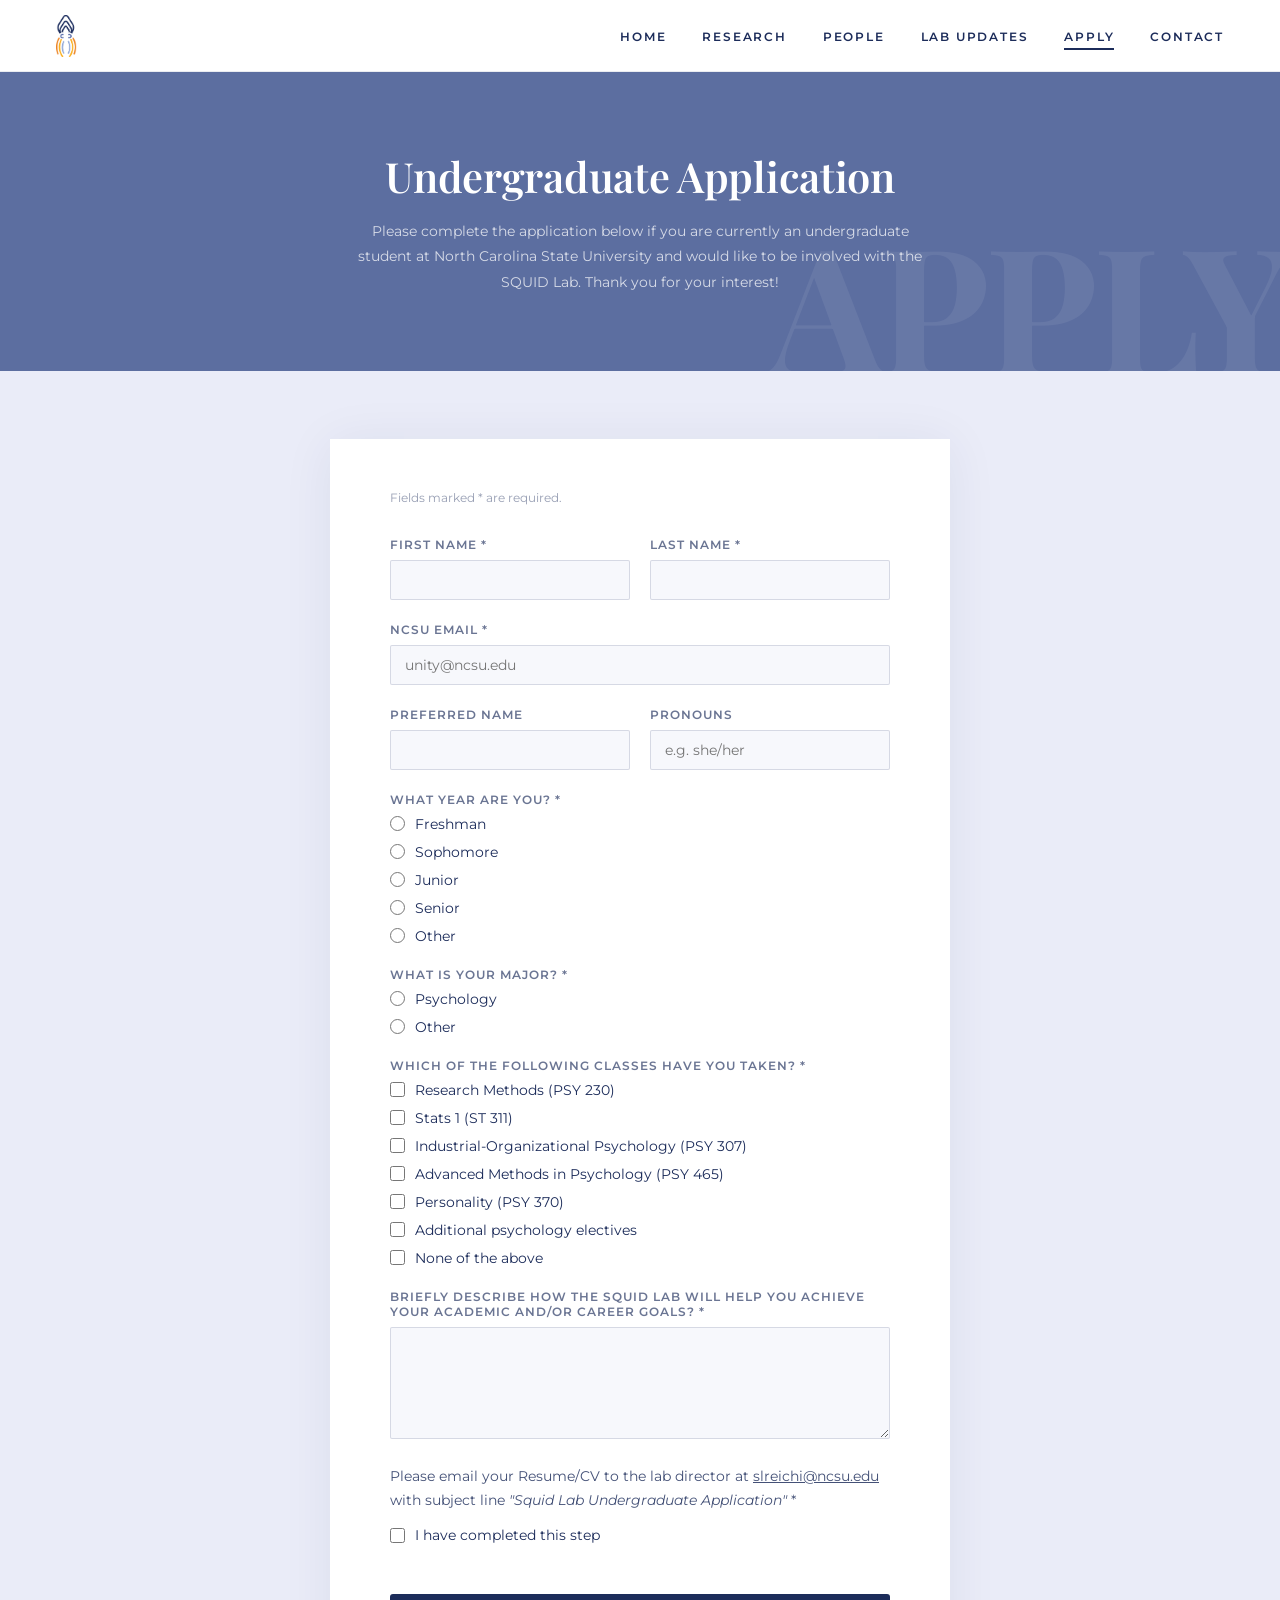
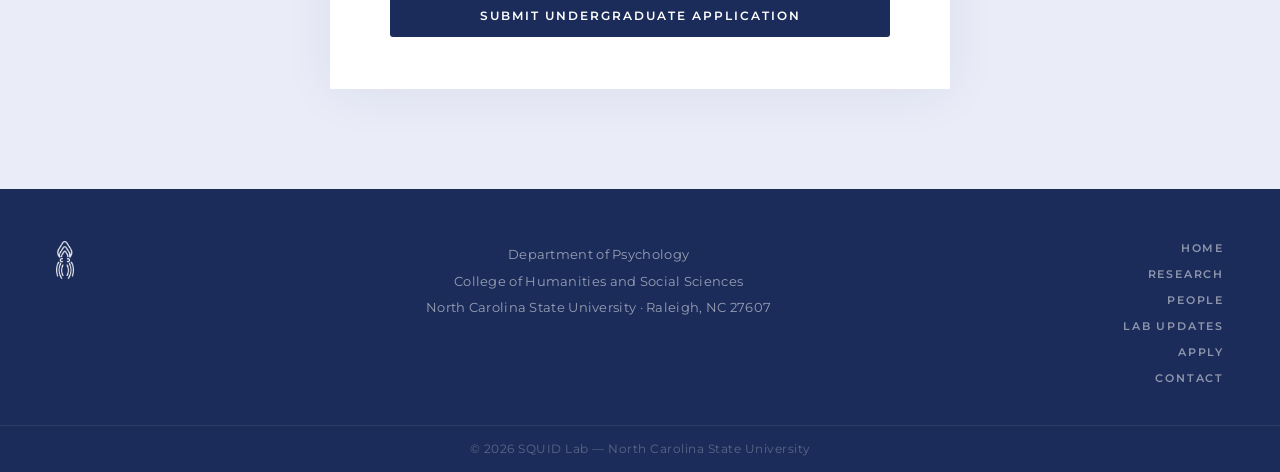
==== commit 294f493c: "Replace nav logo with icon-only colorful squid across all pages Co-Authored-By: Claude Sonnet 4.6 <n" ====
--- a/application.html
+++ b/application.html
@@ -11,7 +11,7 @@
   <!-- ── NAV ── -->
   <nav>
     <a href="index.html" class="nav-logo">
-      <img src="files/logo-color.png" alt="SQUID Lab" class="nav-logo-img" />
+      <img src="files/logo-icon.png" alt="SQUID Lab" class="nav-logo-img" />
     </a>
     <div class="hamburger" id="hamburger" onclick="toggleNav()">
       <span></span><span></span><span></span>
@@ -33,13 +33,6 @@
   </section>
 
   <!-- ── FORM ── -->
-  <!--
-    FORM SETUP (GitHub Pages is static — you need a form backend):
-    1. Sign up free at https://formspree.io
-    2. Create a new form → copy your form ID (looks like "xvoeyzal")
-    3. Replace "YOUR_FORM_ID" below with your actual ID
-    Forms are then emailed to your Formspree account email.
-  -->
   <section class="app-form-section">
     <form
       class="app-form"
@@ -123,7 +116,7 @@
       <div class="form-group">
         <p class="form-note">
           Please email your Resume/CV to the lab director at
-          <a href="mailto:slreichi@ncsu.edu" style="color:var(--dark-navy);">slreichi@ncsu.edu</a>
+          <a href="mailto:slreichi@ncsu.edu" class="link-navy">slreichi@ncsu.edu</a>
           with subject line <em>"Squid Lab Undergraduate Application"</em> *
         </p>
         <ul class="options-list">
@@ -133,7 +126,6 @@
 
       <button type="submit" class="btn-submit">Submit Undergraduate Application</button>
 
-      <!-- Formspree redirect on success — optional, remove or customize -->
       <input type="hidden" name="_subject" value="New Squid Lab Undergraduate Application" />
       <input type="hidden" name="_next" value="https://sydneyreichin.github.io/application.html?submitted=true" />
     </form>
--- a/css/style.css
+++ b/css/style.css
@@ -130,6 +130,7 @@
 .btn-navy  { background: var(--dark-navy);   color: white; }
 
 .btn-group { display: flex; gap: 12px; flex-wrap: wrap; }
+.btn-sm { font-size: 0.65rem; }
 
 /* ══════════════════════════════
    FOOTER
@@ -174,7 +175,7 @@
   transition: color 0.18s;
 }
 
-.footer-nav a:hover { color: white; }
+.footer-nav a:hover { color: var(--periwinkle); }
 
 .footer-bottom {
   text-align: center;
@@ -244,12 +245,14 @@
 }
 
 .hero-tagline {
-  color: rgba(255,255,255,0.75);
-  font-size: 0.88rem;
-  letter-spacing: 1.5px;
-  line-height: 1.9;
-  font-style: italic;
-  margin-top: 20px;
+  margin-top: 24px;
+  font-family: var(--sans);
+  font-size: 0.82rem;
+  font-weight: 400;
+  color: rgba(255,255,255,0.65);
+  letter-spacing: 3px;
+  text-transform: uppercase;
+  line-height: 1.3;
 }
 
 .squid-letter {
@@ -376,6 +379,8 @@
 
 .banner-slate { background: var(--slate-blue); }
 .banner-navy  { background: var(--dark-navy); }
+
+.link-navy { color: var(--dark-navy); }
 
 .banner-sub {
   color: rgba(255,255,255,0.75);
@@ -472,12 +477,24 @@
 }
 
 .member-role {
-  font-size: 0.72rem;
-  font-weight: 600;
-  letter-spacing: 2.5px;
+  display: inline-block;
+  font-size: 0.68rem;
+  font-weight: 700;
+  letter-spacing: 2px;
   text-transform: uppercase;
-  color: var(--slate-blue);
+  color: white;
+  background: var(--slate-blue);
+  padding: 4px 14px;
+  border-radius: 20px;
   margin-bottom: 26px;
+}
+
+.member-role.role-director {
+  background: var(--amber);
+}
+
+.member-role.role-student {
+  background: var(--periwinkle);
 }
 
 .member-bio {
@@ -515,6 +532,7 @@
   background: white;
   border-radius: 6px;
   border-top: 4px solid var(--periwinkle);
+
   box-shadow: 0 2px 20px rgba(28,44,90,0.07);
   padding: 40px 48px;
   margin-bottom: 28px;
@@ -525,6 +543,10 @@
   box-shadow: 0 8px 36px rgba(28,44,90,0.12);
   transform: translateY(-3px);
 }
+
+.update-item.update-welcome  { border-top-color: var(--periwinkle); }
+.update-item.update-news     { border-top-color: var(--amber); }
+.update-item.update-pub      { border-top-color: var(--slate-blue); }
 
 .update-date {
   display: inline-block;
@@ -586,11 +608,9 @@
 
 .research-focus { display: flex; min-height: 340px; }
 
-.research-focus-left { display: none; }
-
 .research-focus-right {
-  background: var(--dark-navy);
-  color: white;
+  background: var(--very-light);
+  color: var(--dark-navy);
   width: 100%;
   padding: 72px 80px;
   display: flex;
@@ -599,12 +619,12 @@
   gap: 18px;
 }
 
-.research-focus-right .section-label { color: var(--periwinkle); opacity: 0.85; }
+.research-focus-right .section-label { color: var(--slate-blue); opacity: 0.85; }
 
 .research-focus-squid {
   font-style: italic;
   opacity: 0.65;
-  border-left: 2px solid var(--periwinkle);
+  border-left: 2px solid var(--slate-blue);
   padding-left: 20px;
   margin-bottom: 4px;
 }
@@ -614,6 +634,7 @@
   font-size: 1.55rem;
   font-weight: 600;
   letter-spacing: -0.2px;
+  color: var(--dark-navy);
 }
 
 .research-focus-right p {
@@ -634,16 +655,20 @@
   font-family: var(--serif);
   font-size: 1.1rem;
   font-weight: 600;
-  color: white;
+  color: var(--dark-navy);
   padding: 14px 0 14px 22px;
-  border-left: 3px solid var(--periwinkle);
+  border-left: 3px solid var(--slate-blue);
   letter-spacing: -0.2px;
   line-height: 1.3;
   transition: border-color 0.2s, padding-left 0.2s;
 }
 
+/* Color-code each stream to match its panel below */
+.research-streams li:nth-child(1) { border-left-color: var(--amber); }
+.research-streams li:nth-child(2) { border-left-color: var(--orange); }
+.research-streams li:nth-child(3) { border-left-color: var(--slate-blue); }
+
 .research-streams li:hover {
-  border-left-color: white;
   padding-left: 28px;
 }
 
@@ -654,7 +679,6 @@
 }
 
 .research-streams li.stream-active {
-  border-left-color: white;
   padding-left: 28px;
   opacity: 1;
 }
@@ -789,6 +813,13 @@
   line-height: 1.5;
   opacity: 0.65;
   font-style: italic;
+}
+
+.pub-authors .highlight {
+  font-weight: 700;
+  font-style: normal;
+  opacity: 1;
+  color: var(--slate-blue);
 }
 
 /* ── POSTER CAROUSEL ── */
@@ -920,7 +951,6 @@
   transition: transform 0.3s ease;
 }
 
-.inside-lab-item .lab-img.clickable { cursor: pointer; }
 .inside-lab-item a:hover .lab-img img { transform: scale(1.03); }
 
 .inside-lab-team { display: flex; justify-content: center; }
@@ -1291,7 +1321,6 @@
   .member-photo { width: 220px; height: 220px; }
 
   .research-focus { flex-direction: column; }
-  .research-focus-left { display: none; }
   .research-focus-right { width: 100%; padding: 48px 28px; }
 
   /* On mobile: stack image above content, remove clip-path */
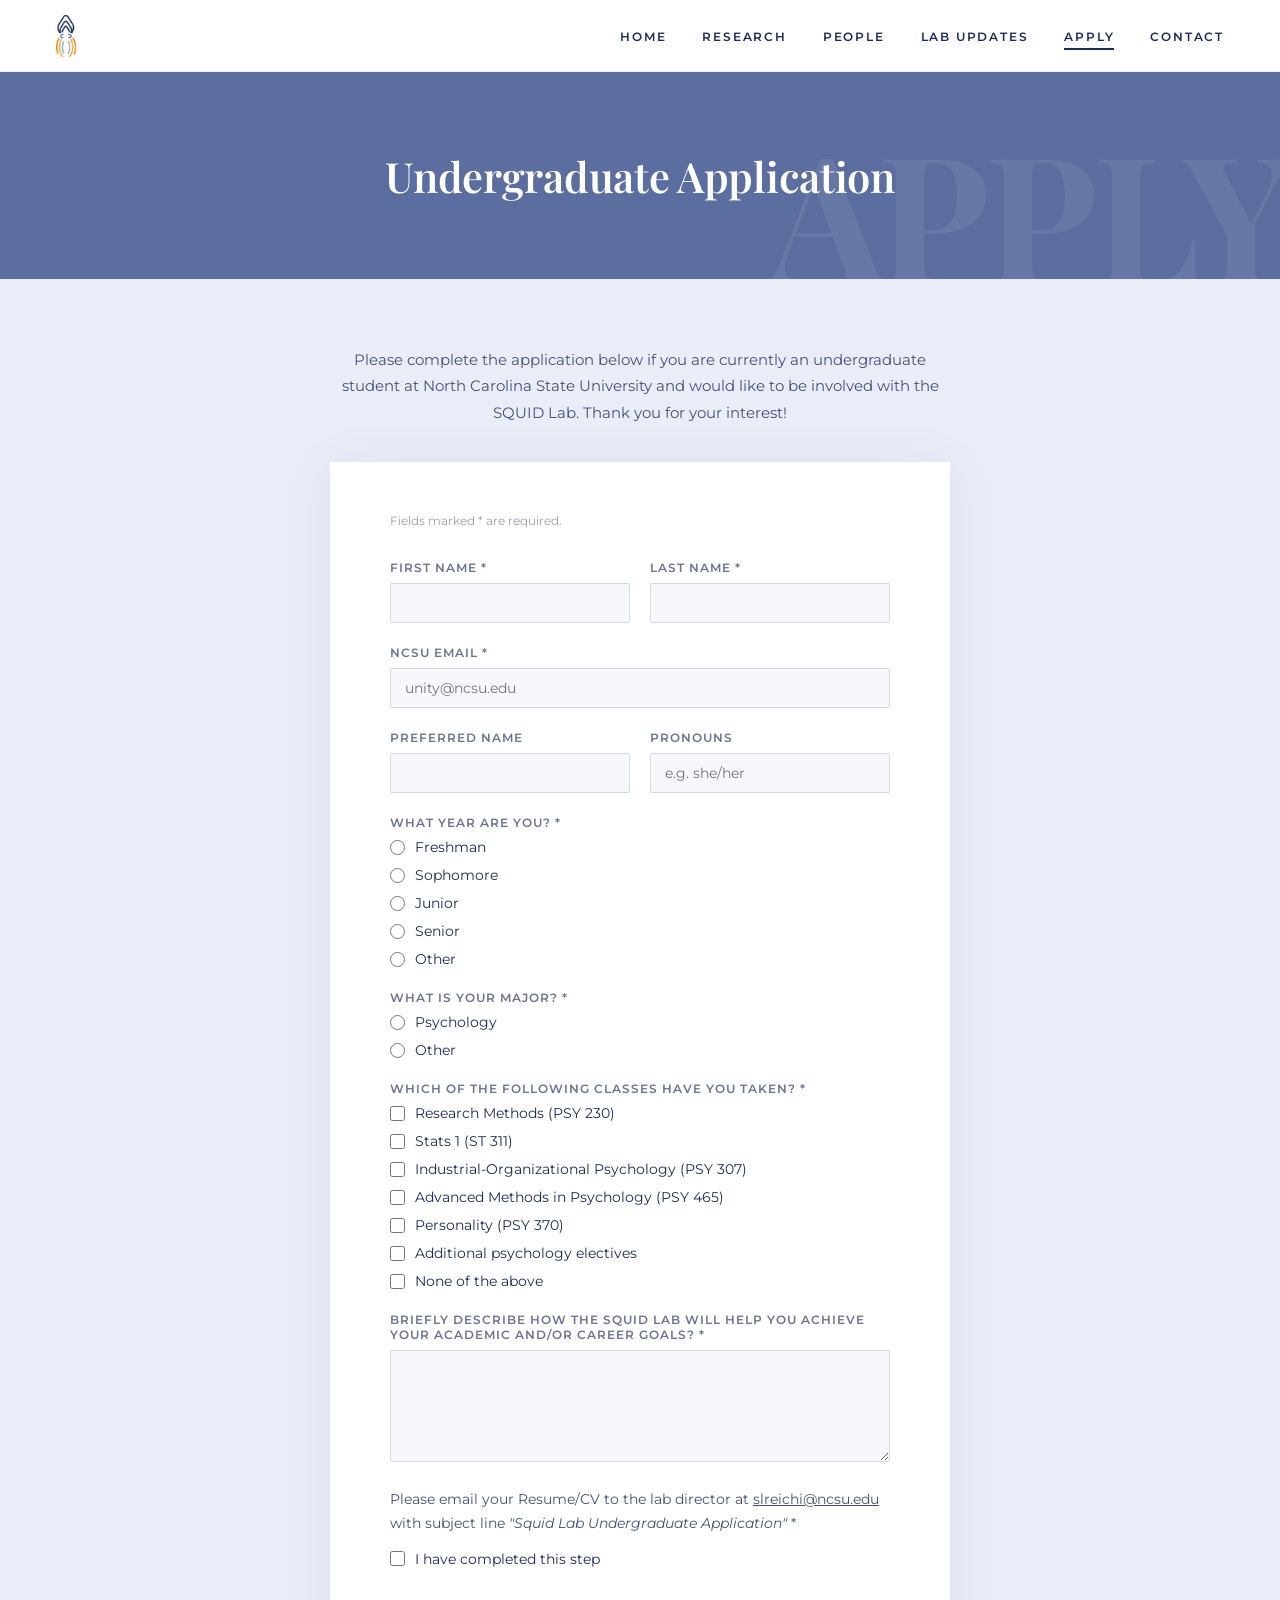
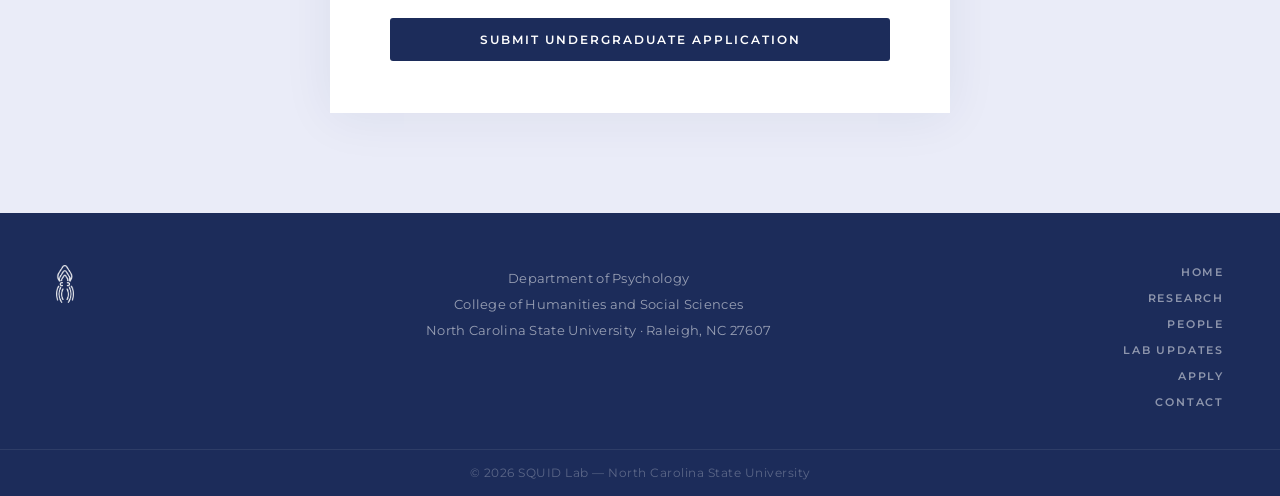
==== commit b7455fb3: "Shrink hero squid watermark; clean up Apply page banner and intro text - Hero watermark: 520px → 380" ====
--- a/application.html
+++ b/application.html
@@ -29,11 +29,11 @@
   <!-- ── BANNER ── -->
   <section class="page-banner banner-slate" data-word="APPLY">
     <h1>Undergraduate Application</h1>
-    <p class="banner-sub">Please complete the application below if you are currently an undergraduate student at North Carolina State University and would like to be involved with the SQUID Lab. Thank you for your interest!</p>
   </section>
 
   <!-- ── FORM ── -->
   <section class="app-form-section">
+    <p class="app-form-intro">Please complete the application below if you are currently an undergraduate student at North Carolina State University and would like to be involved with the SQUID Lab. Thank you for your interest!</p>
     <form
       class="app-form"
       action="https://formspree.io/f/xwvjklkk"
--- a/css/style.css
+++ b/css/style.css
@@ -200,6 +200,18 @@
   overflow: hidden;
 }
 
+.hero-squid-watermark {
+  position: absolute;
+  width: 380px;
+  opacity: 0.045;
+  right: -40px;
+  top: 50%;
+  transform: translateY(-50%);
+  pointer-events: none;
+  user-select: none;
+  filter: brightness(0) invert(1);
+}
+
 .hero::before {
   content: '';
   position: absolute;
@@ -1041,6 +1053,16 @@
 .app-wave { display: block; width: 100%; background: transparent; line-height: 0; }
 .app-wave svg { display: block; width: 100%; }
 
+.app-form-intro {
+  max-width: 620px;
+  margin: 0 auto 36px;
+  font-size: 0.92rem;
+  line-height: 1.8;
+  color: var(--dark-navy);
+  opacity: 0.8;
+  text-align: center;
+}
+
 .app-form-section {
   background: var(--very-light);
   padding: 68px 40px 100px;
@@ -1306,6 +1328,10 @@
 
   .hero { padding: 64px 28px; min-height: unset; }
   .hero-content h1 { font-size: 2.1rem; }
+
+  .page-banner::after,
+  .contact-banner::after,
+  .app-header::after { display: none; }
 
   .home-split { flex-direction: column; }
   .home-news, .home-featured { width: 100%; }
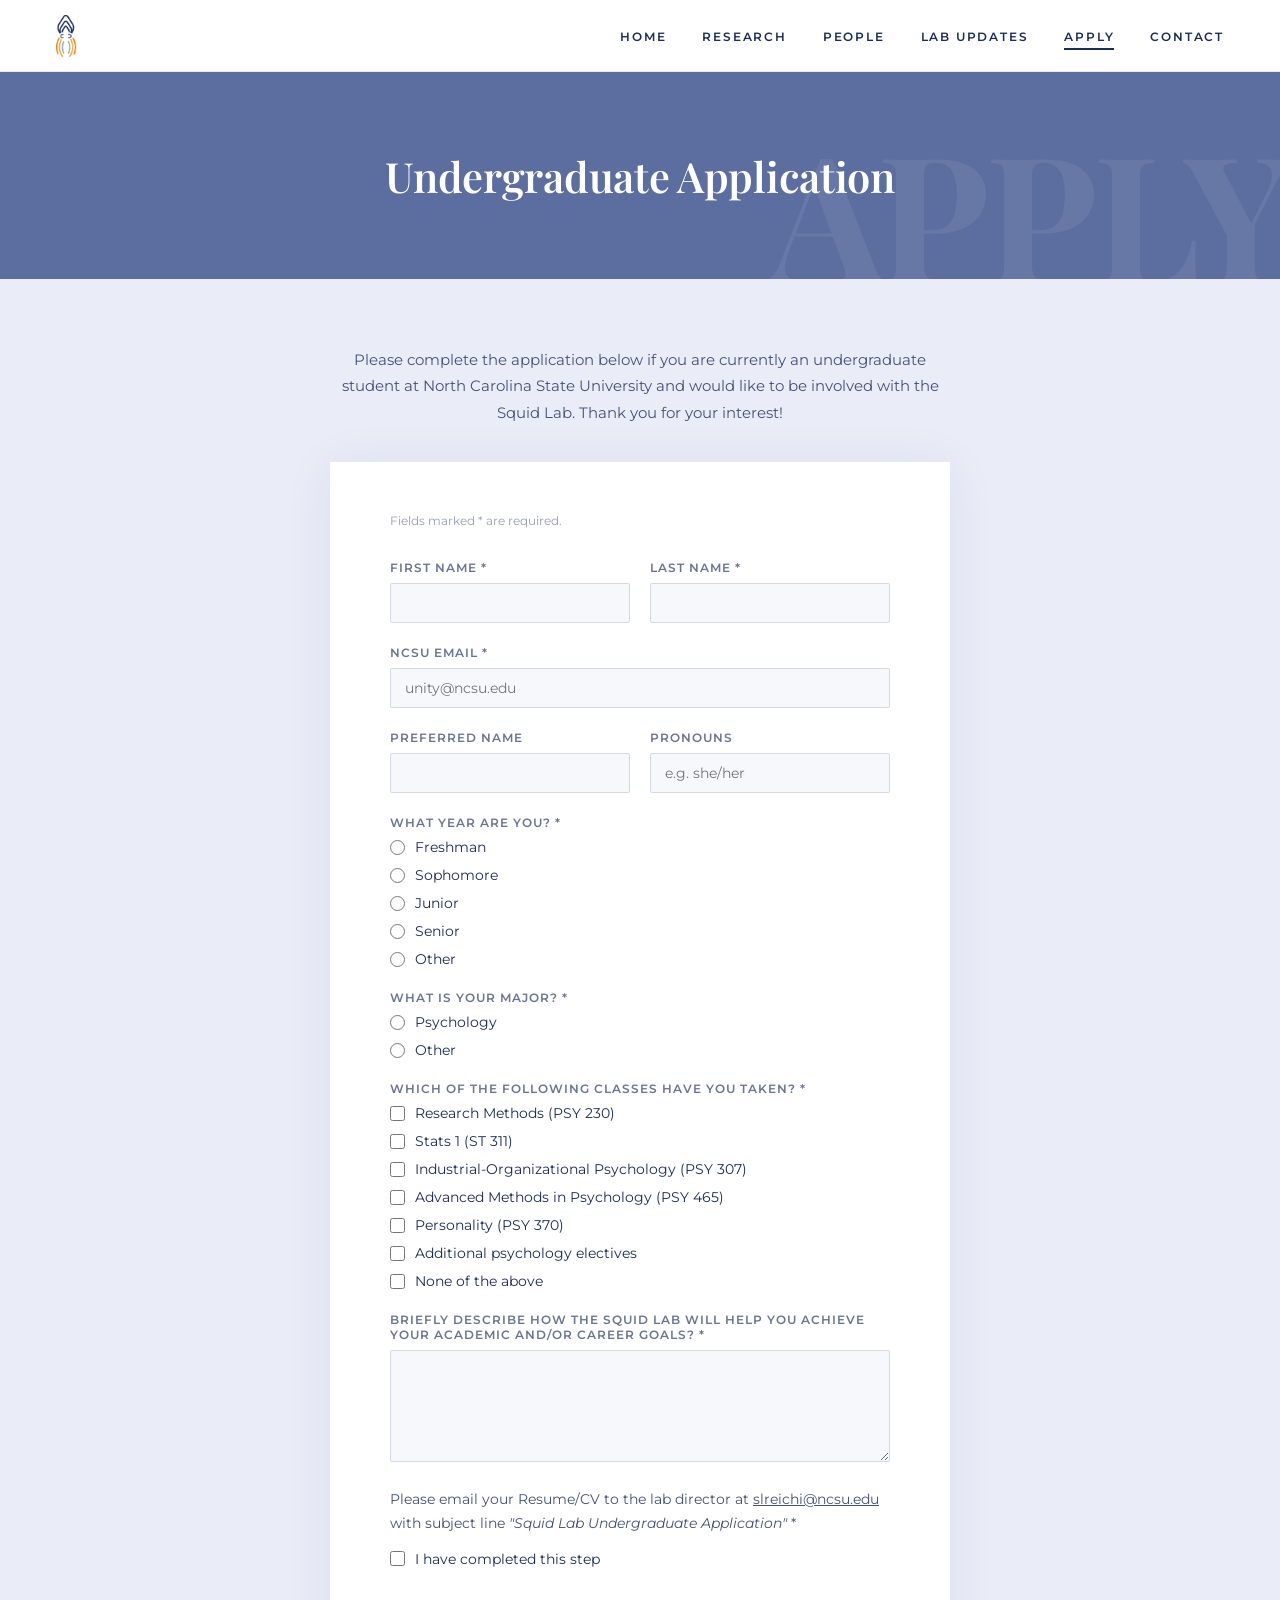
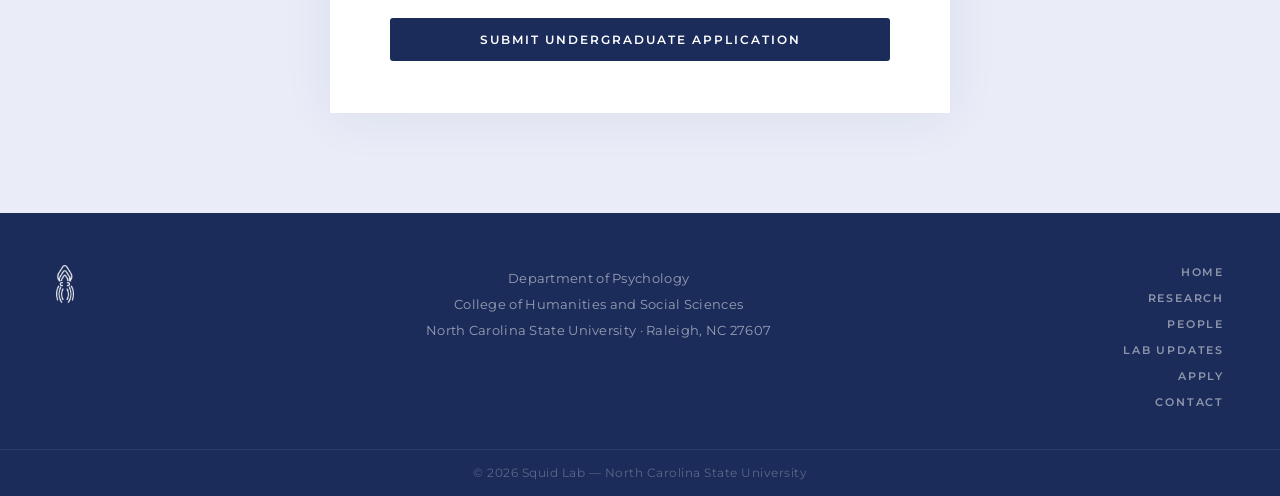
==== commit cda1486e: "Standardize to 'Squid Lab' throughout — drop all-caps SQUID Co-Authored-By: Claude Sonnet 4.6 <norep" ====
--- a/application.html
+++ b/application.html
@@ -3,7 +3,7 @@
 <head>
   <meta charset="UTF-8" />
   <meta name="viewport" content="width=device-width, initial-scale=1.0" />
-  <title>Undergraduate Application | SQUID Lab</title>
+  <title>Undergraduate Application | Squid Lab</title>
   <link rel="stylesheet" href="css/style.css" />
 </head>
 <body>
@@ -11,7 +11,7 @@
   <!-- ── NAV ── -->
   <nav>
     <a href="index.html" class="nav-logo">
-      <img src="files/logo-icon.png" alt="SQUID Lab" class="nav-logo-img" />
+      <img src="files/logo-icon.png" alt="Squid Lab" class="nav-logo-img" />
     </a>
     <div class="hamburger" id="hamburger" onclick="toggleNav()">
       <span></span><span></span><span></span>
@@ -33,7 +33,7 @@
 
   <!-- ── FORM ── -->
   <section class="app-form-section">
-    <p class="app-form-intro">Please complete the application below if you are currently an undergraduate student at North Carolina State University and would like to be involved with the SQUID Lab. Thank you for your interest!</p>
+    <p class="app-form-intro">Please complete the application below if you are currently an undergraduate student at North Carolina State University and would like to be involved with the Squid Lab. Thank you for your interest!</p>
     <form
       class="app-form"
       action="https://formspree.io/f/xwvjklkk"
@@ -134,7 +134,7 @@
   <footer>
     <div class="footer-inner">
       <div class="footer-logo-wrap">
-        <img src="files/logo-white.png" alt="SQUID Lab" />
+        <img src="files/logo-white.png" alt="Squid Lab" />
       </div>
       <div class="footer-col-center">
         <p>Department of Psychology</p>
@@ -151,7 +151,7 @@
       </nav>
     </div>
     <div class="footer-bottom">
-      <p>© 2026 SQUID Lab &mdash; North Carolina State University</p>
+      <p>© 2026 Squid Lab &mdash; North Carolina State University</p>
     </div>
   </footer>
 
